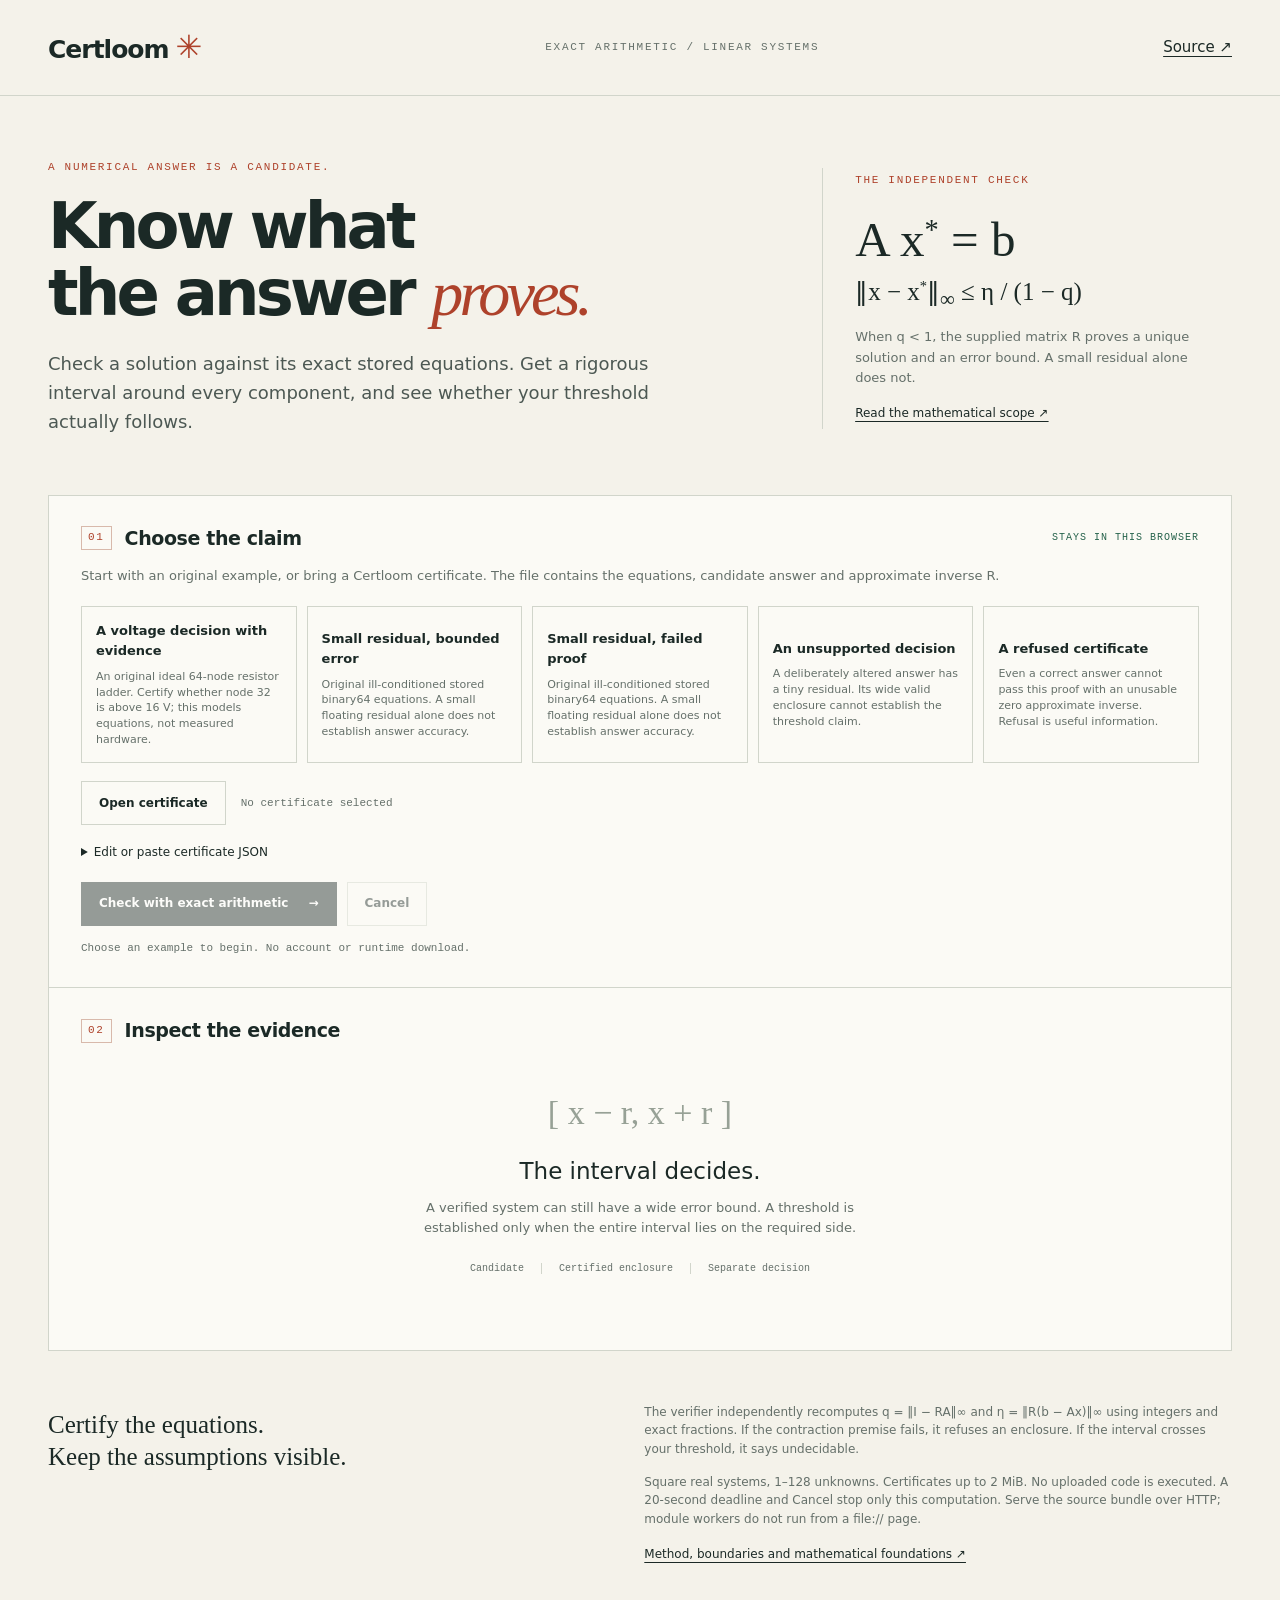
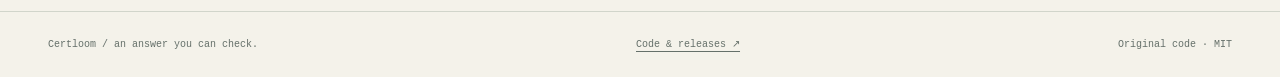
==== index.html @ b61063f5 "Publish Certloom 0.1.0 local-arithmetic lab" ====
<!doctype html>
<html lang="en">
  <head>
    <meta charset="utf-8" />
    <meta name="viewport" content="width=device-width, initial-scale=1" />
    <meta
      http-equiv="Content-Security-Policy"
      content="default-src 'self'; script-src 'self'; style-src 'self'; worker-src 'self'; connect-src 'self'; img-src 'self' data:; object-src 'none'; base-uri 'self'; form-action 'none'"
    />
    <meta
      name="description"
      content="Check a numerical answer with exact arithmetic. Inspect rigorous solution bounds and export a portable, independently runnable certificate."
    />
    <title>Certloom · Check the answer</title>
    <link rel="stylesheet" href="./style.css" />
    <script type="module" src="./app.mjs"></script>
  </head>
  <body>
    <a class="skip" href="#workbench">Skip to workbench</a>
    <header class="masthead">
      <a class="wordmark" href="./"
        >Certloom<span class="mark" aria-hidden="true">✳</span></a
      ><span class="edition">EXACT ARITHMETIC / LINEAR SYSTEMS</span
      ><a href="https://github.com/nazeeh111/Certloom">Source ↗</a>
    </header>
    <main>
      <section class="intro" aria-labelledby="title">
        <div>
          <p class="eyebrow">A numerical answer is a candidate.</p>
          <h1 id="title">Know what<br />the answer <em>proves.</em></h1>
          <p class="lede">
            Check a solution against its exact stored equations. Get a rigorous
            interval around every component, and see whether your threshold
            actually follows.
          </p>
        </div>
        <aside class="principle" aria-label="Verification principle">
          <p class="eyebrow">THE INDEPENDENT CHECK</p>
          <div class="equation">A x<span class="star">*</span> = b</div>
          <div class="equation small">
            ‖x − x<span class="star">*</span>‖<sub>∞</sub> ≤ η / (1 − q)
          </div>
          <p>
            When q &lt; 1, the supplied matrix R proves a unique solution and an
            error bound. A small residual alone does not.
          </p>
          <a href="./docs/method.html">Read the mathematical scope ↗</a>
        </aside>
      </section>
      <section
        id="workbench"
        class="workbench"
        aria-label="Certificate workbench"
      >
        <div class="input-panel">
          <div class="section-head">
            <span class="step">01</span>
            <h2>Choose the claim</h2>
            <span class="local-tag">STAYS IN THIS BROWSER</span>
          </div>
          <p class="muted">
            Start with an original example, or bring a Certloom certificate. The
            file contains the equations, candidate answer and approximate
            inverse R.
          </p>
          <div id="examples" class="examples" aria-label="Prepared examples">
            <p class="muted">Loading examples…</p>
          </div>
          <div class="input-actions">
            <label class="button secondary upload" for="certificate-file"
              >Open certificate<input
                id="certificate-file"
                type="file"
                accept=".json,application/json" /></label
            ><span id="file-name" class="filename"
              >No certificate selected</span
            >
          </div>
          <details class="source-input">
            <summary>Edit or paste certificate JSON</summary>
            <label for="certificate-text" class="sr-only"
              >Certificate JSON, maximum 2 MiB</label
            ><textarea
              id="certificate-text"
              spellcheck="false"
              placeholder='{"format":"certloom-linear-v1", …}'
            ></textarea>
            <p class="micro">
              Finite binary64 coefficients are canonical hexadecimal strings.
              Duplicate keys, extra fields and arbitrary expressions are
              refused. <a href="./docs/method.html">Format and limits</a>
            </p>
          </details>
          <div class="run-actions">
            <button id="verify" class="button primary" type="button" disabled>
              Check with exact arithmetic
              <span aria-hidden="true">→</span></button
            ><button
              id="cancel"
              class="button secondary"
              type="button"
              disabled
            >
              Cancel
            </button>
          </div>
          <p id="activity" role="status" aria-live="polite" class="activity">
            Choose an example to begin. No account or runtime download.
          </p>
          <p id="error" role="alert" class="error" hidden></p>
        </div>
        <section class="result-panel" aria-labelledby="result-title">
          <div class="section-head">
            <span class="step">02</span>
            <h2 id="result-title">Inspect the evidence</h2>
          </div>
          <div id="empty" class="empty">
            <span class="empty-symbol" aria-hidden="true"
              >[ x − r, x + r ]</span
            >
            <h3>The interval decides.</h3>
            <p>
              A verified system can still have a wide error bound. A threshold
              is established only when the entire interval lies on the required
              side.
            </p>
            <div class="legend">
              <span>Candidate</span><span>Certified enclosure</span
              ><span>Separate decision</span>
            </div>
          </div>
          <div id="result" hidden>
            <div id="verdict" class="verdict">
              <p id="status-kicker" class="eyebrow"></p>
              <h3 id="status-title"></h3>
              <p id="status-copy"></p>
            </div>
            <div class="metrics">
              <div>
                <span>Contraction bound · q</span><strong id="q"></strong
                ><progress
                  id="q-meter"
                  max="1"
                  value="0"
                  aria-label="Contraction bound relative to one"
                ></progress
                ><small>Exact value must be strictly below 1</small>
              </div>
              <div>
                <span>Transformed residual · η</span><strong id="eta"></strong
                ><small>Recomputed, not trusted</small>
              </div>
              <div>
                <span>Uniform error radius · r</span
                ><strong id="radius"></strong
                ><small>Applies to every component</small>
              </div>
            </div>
            <p class="micro">
              These decimal quantities are rounded upward. A displayed q of 1
              may conceal a smaller exact value; the exact fraction and exact
              test determine the verdict.
            </p>
            <section
              id="decision"
              class="decision"
              hidden
              aria-labelledby="decision-title"
            >
              <p class="eyebrow">YOUR THRESHOLD</p>
              <h4 id="decision-title"></h4>
              <p id="decision-copy"></p>
              <dl class="threshold-details">
                <div>
                  <dt>Required threshold</dt>
                  <dd id="threshold"></dd>
                </div>
                <div>
                  <dt>Guaranteed lower bound</dt>
                  <dd id="decision-lower"></dd>
                </div>
                <div>
                  <dt>Guaranteed upper bound</dt>
                  <dd id="decision-upper"></dd>
                </div>
              </dl>
            </section>
            <div id="vectors" hidden>
              <div class="vector-head">
                <h4>Every component, accounted for</h4>
                <span id="dimension" class="mono"></span>
              </div>
              <p class="micro">
                Decimal bounds are rounded outward at 18 places. Expand a row
                for its authoritative exact fractions. Candidate decimals are
                for orientation.
              </p>
              <div
                class="table-scroll"
                tabindex="0"
                role="region"
                aria-label="Solution component bounds"
              >
                <table>
                  <thead>
                    <tr>
                      <th scope="col">Index</th>
                      <th scope="col">Candidate x</th>
                      <th scope="col">Lower bound</th>
                      <th scope="col">Upper bound</th>
                    </tr>
                  </thead>
                  <tbody id="vector-body"></tbody>
                </table>
              </div>
            </div>
            <details class="exact-evidence">
              <summary>Inspect exact proof quantities</summary>
              <pre id="exact"></pre>
            </details>
            <div class="export-area">
              <div>
                <span class="step">03</span>
                <h4>Take the evidence with you</h4>
                <p class="micro">
                  The ZIP pairs these exact input bytes with a standalone Python
                  checker, this receipt and instructions. Standard library only;
                  no installation.
                </p>
              </div>
              <div class="export-buttons">
                <button
                  id="download-bundle"
                  type="button"
                  class="button primary"
                  disabled
                >
                  Download portable proof .zip ↓</button
                ><button
                  id="download-receipt"
                  type="button"
                  class="button secondary"
                  disabled
                >
                  Verification .json ↓
                </button>
              </div>
            </div>
            <details class="source-identity">
              <summary>Input identity and verification scope</summary>
              <dl>
                <dt>Certificate SHA-256</dt>
                <dd id="certificate-hash" class="mono"></dd>
                <dt>Meaning</dt>
                <dd>A byte identity, not proof of origin or authenticity.</dd>
                <dt>Checked claim</dt>
                <dd>
                  The exact stored binary64 linear equations, interpreted as
                  rational numbers. This does not certify measurement quality,
                  physical assumptions, an external solver or hardware.
                </dd>
              </dl>
            </details>
          </div>
        </section>
      </section>
      <section class="scope">
        <h2>Certify the equations.<br />Keep the assumptions visible.</h2>
        <div>
          <p>
            The verifier independently recomputes q = ‖I − RA‖∞ and η = ‖R(b −
            Ax)‖∞ using integers and exact fractions. If the contraction premise
            fails, it refuses an enclosure. If the interval crosses your
            threshold, it says undecidable.
          </p>
          <p>
            Square real systems, 1–128 unknowns. Certificates up to 2 MiB. No
            uploaded code is executed. A 20-second deadline and Cancel stop only
            this computation. Serve the source bundle over HTTP; module workers
            do not run from a file:// page.
          </p>
          <a href="./docs/method.html"
            >Method, boundaries and mathematical foundations ↗</a
          >
        </div>
      </section>
    </main>
    <footer>
      <span>Certloom / an answer you can check.</span
      ><a href="https://github.com/nazeeh111/Certloom">Code &amp; releases ↗</a
      ><span>Original code · MIT</span>
    </footer>
  </body>
</html>
---- style.css ----
:root {
  color-scheme: light;
  --paper: #f4f2ea;
  --ink: #1b2926;
  --muted: #65706a;
  --line: #d1d5cb;
  --red: #ae422b;
  --green: #25624b;
  --light: #fbfaf5;
  --mono: ui-monospace, SFMono-Regular, Consolas, monospace;
}
* {
  box-sizing: border-box;
}
body {
  margin: 0;
  background: var(--paper);
  color: var(--ink);
  font:
    15px/1.55 system-ui,
    -apple-system,
    BlinkMacSystemFont,
    "Segoe UI",
    sans-serif;
}
a {
  color: inherit;
  text-underline-offset: 4px;
}
button,
input,
textarea {
  font: inherit;
}
button,
a,
label {
  touch-action: manipulation;
}
button {
  cursor: pointer;
}
button:disabled {
  cursor: default;
  opacity: 0.45;
}
button:focus-visible,
a:focus-visible,
summary:focus-visible,
textarea:focus-visible,
label:focus-within,
[tabindex]:focus-visible {
  outline: 3px solid var(--red);
  outline-offset: 4px;
}
[hidden] {
  display: none !important;
}
.masthead,
main,
footer {
  max-width: 1420px;
  margin: auto;
}
.masthead {
  height: 96px;
  display: flex;
  align-items: center;
  justify-content: space-between;
  border-bottom: 1px solid var(--line);
  gap: 20px;
  padding: 0 48px;
}
.wordmark {
  font-size: 25px;
  font-weight: 750;
  letter-spacing: -1px;
  text-decoration: none;
}
.mark {
  color: var(--red);
  padding-left: 7px;
  font-size: 32px;
}
.edition,
.eyebrow,
.local-tag,
.step {
  font: 11px/1.45 var(--mono);
  letter-spacing: 1.7px;
}
.edition {
  color: var(--muted);
}
main {
  padding: 0 48px;
}
.intro {
  display: grid;
  grid-template-columns: 1.6fr 1fr;
  gap: 10%;
  padding: 64px 0 58px;
}
.eyebrow {
  color: var(--red);
  text-transform: uppercase;
  margin: 0 0 17px;
}
h1 {
  font-size: clamp(46px, 5vw, 74px);
  line-height: 1.05;
  letter-spacing: -3.8px;
  font-weight: 550;
  margin: 0 0 23px;
}
h1 em {
  font-family: Georgia, serif;
  font-weight: 400;
  color: var(--red);
}
.lede {
  font-size: 18px;
  max-width: 620px;
  line-height: 1.6;
  color: #4c5853;
  margin: 0;
}
.principle {
  align-self: center;
  border-left: 1px solid var(--line);
  padding: 5px 0 5px 32px;
}
.principle p:not(.eyebrow) {
  font-size: 13px;
  color: var(--muted);
  max-width: 360px;
}
.principle a {
  font-size: 12px;
}
.equation {
  font-family: Georgia, serif;
  font-size: 49px;
  line-height: 1.4;
}
.equation.small {
  font-size: 25px;
}
.star {
  font-size: 0.58em;
  vertical-align: super;
}
.workbench {
  border: 1px solid var(--line);
  background: var(--light);
}
.input-panel {
  padding: 28px 32px 30px;
  border-bottom: 1px solid var(--line);
}
.section-head {
  display: flex;
  align-items: center;
  gap: 13px;
}
.section-head h2 {
  font-weight: 600;
  font-size: 19px;
  letter-spacing: -0.4px;
  margin: 0;
}
.step {
  color: var(--red);
  border: 1px solid #d8b9ab;
  padding: 3px 6px;
  display: inline-block;
}
.local-tag {
  margin-left: auto;
  color: var(--green);
  font-size: 10px;
  letter-spacing: 1px;
}
.muted {
  color: var(--muted);
  font-size: 13px;
  margin: 13px 0 20px;
}
.examples {
  display: grid;
  grid-template-columns: repeat(5, minmax(0, 1fr));
  gap: 10px;
}
.example {
  background: transparent;
  text-align: left;
  border: 1px solid var(--line);
  padding: 14px;
  min-height: 110px;
  color: var(--ink);
  transition: border-color 0.15s;
}
.example:hover {
  border-color: var(--ink);
}
.example[aria-pressed="true"] {
  border-color: var(--red);
  box-shadow: inset 0 0 0 1px var(--red);
  background: #f7eee6;
}
.example strong {
  display: block;
  font-size: 13px;
  margin-bottom: 7px;
}
.example span {
  display: block;
  font-size: 11px;
  color: var(--muted);
  line-height: 1.45;
}
.input-actions {
  display: flex;
  align-items: center;
  gap: 15px;
  margin-top: 18px;
}
.button {
  display: inline-flex;
  align-items: center;
  justify-content: center;
  gap: 20px;
  min-height: 44px;
  padding: 11px 17px;
  border: 1px solid var(--ink);
  border-radius: 0;
  text-decoration: none;
  font-size: 12px;
  font-weight: 600;
  line-height: 1.4;
}
.primary {
  background: var(--ink);
  color: white;
}
.primary:hover:not(:disabled) {
  background: #344a41;
}
.secondary {
  background: transparent;
  color: var(--ink);
  border-color: var(--line);
}
.secondary:hover:not(:disabled) {
  border-color: var(--ink);
}
.upload {
  position: relative;
  overflow: hidden;
  cursor: pointer;
}
.upload input {
  position: absolute;
  inset: 0;
  opacity: 0;
  cursor: pointer;
  max-width: 100%;
}
.filename {
  font: 11px var(--mono);
  color: var(--muted);
  overflow-wrap: anywhere;
}
.source-input {
  margin-top: 18px;
}
.source-input summary,
.exact-evidence summary,
.source-identity summary {
  font-size: 12px;
  cursor: pointer;
  max-width: 100%;
}
textarea {
  display: block;
  width: 100%;
  height: 230px;
  background: #f1f1e9;
  border: 1px solid var(--line);
  padding: 12px;
  font: 11px/1.7 var(--mono);
  resize: vertical;
  margin-top: 12px;
}
.micro {
  font-size: 11px;
  line-height: 1.6;
  color: var(--muted);
  margin: 10px 0;
}
.run-actions {
  display: flex;
  gap: 10px;
  align-items: center;
  margin-top: 20px;
}
.activity {
  font: 11px/1.6 var(--mono);
  color: var(--muted);
  margin: 14px 0 0;
  overflow-wrap: anywhere;
}
.error {
  border-left: 3px solid var(--red);
  padding: 10px 14px;
  background: #f7e9e1;
  font-size: 13px;
  color: #82351f;
  overflow-wrap: anywhere;
}
.result-panel {
  padding: 28px 32px 32px;
}
.empty {
  padding: 48px 18px 44px;
  text-align: center;
  max-width: 600px;
  margin: auto;
  color: var(--muted);
}
.empty-symbol {
  font:
    34px Georgia,
    serif;
  color: #97a196;
}
.empty h3 {
  font-size: 23px;
  font-weight: 500;
  color: var(--ink);
  margin: 22px 0 8px;
}
.empty p {
  font-size: 13px;
  max-width: 440px;
  margin: auto;
}
.legend {
  display: flex;
  justify-content: center;
  gap: 17px;
  margin-top: 25px;
  font: 10px var(--mono);
}
.legend span + span {
  border-left: 1px solid var(--line);
  padding-left: 17px;
}
.verdict {
  border-left: 4px solid var(--green);
  background: #edf2e9;
  padding: 21px 25px;
  margin-top: 24px;
}
.verdict.refused {
  border-color: var(--red);
  background: #f8ece4;
}
.verdict .eyebrow {
  margin: 0 0 6px;
  color: var(--green);
}
.verdict.refused .eyebrow {
  color: var(--red);
}
.verdict h3 {
  font:
    34px/1.2 Georgia,
    serif;
  margin: 0 0 9px;
  letter-spacing: -0.5px;
}
.verdict p:last-child {
  font-size: 13px;
  max-width: 720px;
  margin: 0;
  color: #526157;
}
.metrics {
  display: grid;
  grid-template-columns: repeat(3, minmax(0, 1fr));
  border: 1px solid var(--line);
  margin: 18px 0 25px;
}
.metrics > div {
  padding: 18px 20px;
  min-width: 0;
}
.metrics > div + div {
  border-left: 1px solid var(--line);
}
.metrics span {
  font: 10px var(--mono);
  color: var(--muted);
  display: block;
}
.metrics strong {
  display: block;
  font: 15px/1.6 var(--mono);
  margin-top: 10px;
  overflow-wrap: anywhere;
}
.metrics small {
  font-size: 10px;
  color: var(--muted);
  display: block;
  margin-top: 6px;
}
progress {
  display: block;
  appearance: none;
  -webkit-appearance: none;
  height: 3px;
  width: 100%;
  margin-top: 9px;
  border: 0;
  background: var(--line);
  accent-color: var(--green);
}
progress::-webkit-progress-bar {
  background: var(--line);
}
progress::-webkit-progress-value {
  background: var(--green);
}
.decision {
  border: 1px solid var(--line);
  padding: 22px 25px;
  margin-bottom: 25px;
}
.decision h4 {
  font-size: 23px;
  font-weight: 550;
  letter-spacing: -0.4px;
  margin: 0;
}
.decision > .eyebrow {
  margin-bottom: 6px;
}
.decision > p:not(.eyebrow) {
  font-size: 13px;
  color: var(--muted);
  margin: 8px 0 18px;
}
.threshold-details {
  display: grid;
  grid-template-columns: repeat(3, minmax(0, 1fr));
  gap: 15px;
  margin: 0;
}
.threshold-details dt {
  font-size: 10px;
  color: var(--muted);
}
.threshold-details dd {
  margin: 5px 0 0;
  font: 12px/1.5 var(--mono);
  overflow-wrap: anywhere;
}
.vector-head {
  display: flex;
  align-items: baseline;
  justify-content: space-between;
  gap: 10px;
}
.vector-head h4,
.export-area h4 {
  font-size: 15px;
  font-weight: 600;
  margin: 0;
}
.mono {
  font-family: var(--mono);
  font-size: 11px;
}
.table-scroll {
  max-height: 410px;
  overflow: auto;
  border: 1px solid var(--line);
}
table {
  border-collapse: collapse;
  width: 100%;
  font: 11px/1.6 var(--mono);
  text-align: left;
}
th {
  position: sticky;
  top: 0;
  background: #e9ece2;
  color: #586359;
  font-size: 10px;
  font-weight: 400;
  padding: 10px 13px;
  border-bottom: 1px solid var(--line);
  z-index: 1;
}
td {
  padding: 9px 13px;
  border-bottom: 1px solid #e3e5db;
  vertical-align: top;
  overflow-wrap: anywhere;
}
td:first-child {
  color: var(--muted);
  width: 65px;
}
tr.exact-row td {
  padding: 0;
  border-bottom: 1px solid var(--line);
}
.component-details {
  padding: 0 13px;
}
.component-details summary {
  font: 10px/1.5 var(--mono);
  color: var(--muted);
  padding: 5px 0;
  cursor: pointer;
}
.component-details pre {
  max-height: 190px;
  overflow: auto;
  font: 10px/1.6 var(--mono);
  padding: 9px;
  background: #f0f1e8;
  white-space: pre-wrap;
  overflow-wrap: anywhere;
}
.exact-evidence {
  margin: 20px 0;
}
.exact-evidence pre {
  font: 11px/1.7 var(--mono);
  max-height: 330px;
  overflow: auto;
  background: #eff0e7;
  padding: 16px;
  white-space: pre-wrap;
  overflow-wrap: anywhere;
}
.export-area {
  border-top: 1px solid var(--line);
  padding-top: 23px;
  display: flex;
  justify-content: space-between;
  gap: 28px;
}
.export-area > div:first-child {
  max-width: 530px;
}
.export-area .step {
  float: left;
  margin-right: 12px;
}
.export-buttons {
  display: flex;
  flex-direction: column;
  gap: 8px;
  flex-shrink: 0;
}
.source-identity {
  margin-top: 22px;
}
.source-identity dl {
  font-size: 12px;
}
.source-identity dt {
  font-weight: 600;
  margin-top: 13px;
}
.source-identity dd {
  margin: 5px 0;
  color: var(--muted);
  overflow-wrap: anywhere;
}
.scope {
  display: grid;
  grid-template-columns: 1fr 1.2fr;
  gap: 9%;
  padding: 52px 0 45px;
}
.scope h2 {
  font:
    25px/1.3 Georgia,
    serif;
  font-weight: 400;
  margin: 6px 0;
}
.scope p {
  font-size: 12px;
  color: var(--muted);
  margin: 0 0 14px;
}
.scope a {
  font-size: 12px;
}
footer {
  border-top: 1px solid var(--line);
  padding: 25px 48px;
  display: flex;
  justify-content: space-between;
  gap: 16px;
  font: 10px/1.5 var(--mono);
  color: var(--muted);
}
.skip {
  position: absolute;
  left: 12px;
  top: -60px;
  background: white;
  padding: 10px;
  z-index: 10;
}
.skip:focus {
  top: 12px;
}
.sr-only {
  position: absolute;
  width: 1px;
  height: 1px;
  padding: 0;
  margin: -1px;
  overflow: hidden;
  clip: rect(0, 0, 0, 0);
  white-space: nowrap;
  border: 0;
}
@media (max-width: 1050px) {
  .examples {
    grid-template-columns: repeat(3, minmax(0, 1fr));
  }
  .intro {
    gap: 6%;
  }
  h1 {
    letter-spacing: -2.5px;
  }
  .export-area {
    display: block;
  }
  .export-buttons {
    flex-direction: row;
    flex-wrap: wrap;
    margin-top: 15px;
  }
}
@media (max-width: 700px) {
  .masthead {
    padding: 0 20px;
    height: 76px;
  }
  .edition {
    display: none;
  }
  main {
    padding: 0 20px;
  }
  .intro {
    grid-template-columns: 1fr;
    padding: 38px 0 32px;
    gap: 30px;
  }
  h1 {
    font-size: 49px;
    letter-spacing: -2.8px;
  }
  .lede {
    font-size: 15px;
  }
  .principle {
    border-left: 0;
    border-top: 1px solid var(--line);
    padding: 22px 0 0;
  }
  .principle .equation {
    display: inline-block;
    margin-right: 15px;
    font-size: 32px;
  }
  .principle .equation.small {
    font-size: 19px;
  }
  .principle p:not(.eyebrow) {
    max-width: none;
  }
  .input-panel,
  .result-panel {
    padding: 22px 18px;
  }
  .local-tag {
    font-size: 8px;
    max-width: 105px;
    text-align: right;
    letter-spacing: 0.5px;
  }
  .examples {
    grid-template-columns: repeat(2, minmax(0, 1fr));
  }
  .example {
    min-height: 104px;
    padding: 11px;
  }
  .input-actions {
    align-items: flex-start;
    flex-direction: column;
    gap: 8px;
  }
  .run-actions {
    align-items: stretch;
  }
  .run-actions .primary {
    flex: 1;
    gap: 8px;
    font-size: 11px;
  }
  .run-actions .secondary {
    padding: 10px;
  }
  .metrics {
    grid-template-columns: 1fr;
  }
  .metrics > div + div {
    border-left: 0;
    border-top: 1px solid var(--line);
  }
  .metrics > div {
    padding: 14px 17px;
  }
  .metrics strong {
    margin-top: 5px;
  }
  .verdict {
    padding: 18px;
  }
  .verdict h3 {
    font-size: 27px;
  }
  .decision {
    padding: 18px;
  }
  .threshold-details {
    grid-template-columns: 1fr;
    gap: 10px;
  }
  .vector-head {
    display: block;
  }
  .table-scroll {
    max-height: 360px;
  }
  table {
    min-width: 610px;
  }
  .scope {
    grid-template-columns: 1fr;
    gap: 18px;
    padding: 34px 0;
  }
  .scope h2 {
    font-size: 25px;
  }
  footer {
    padding: 20px;
    flex-wrap: wrap;
  }
  .legend {
    gap: 10px;
    font-size: 8px;
  }
  .legend span + span {
    padding-left: 10px;
  }
  .export-buttons .button {
    width: 100%;
  }
}
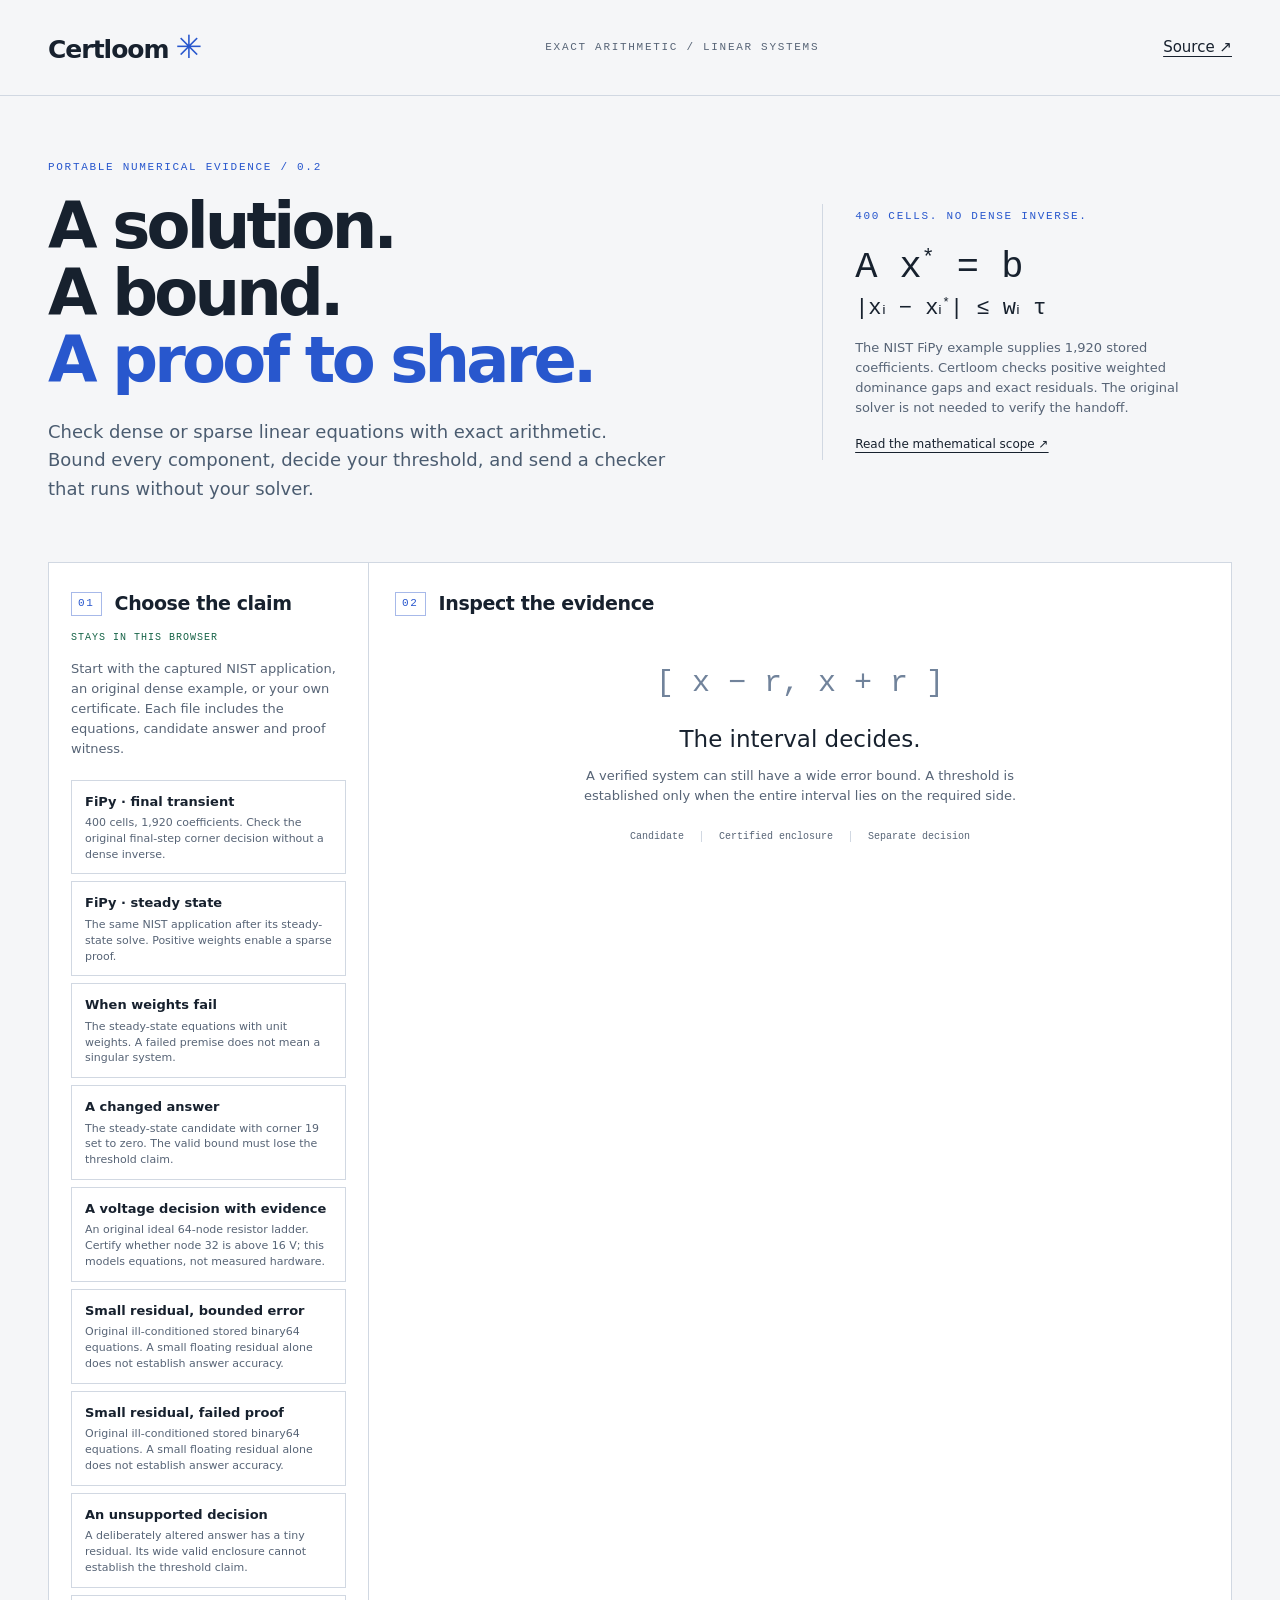
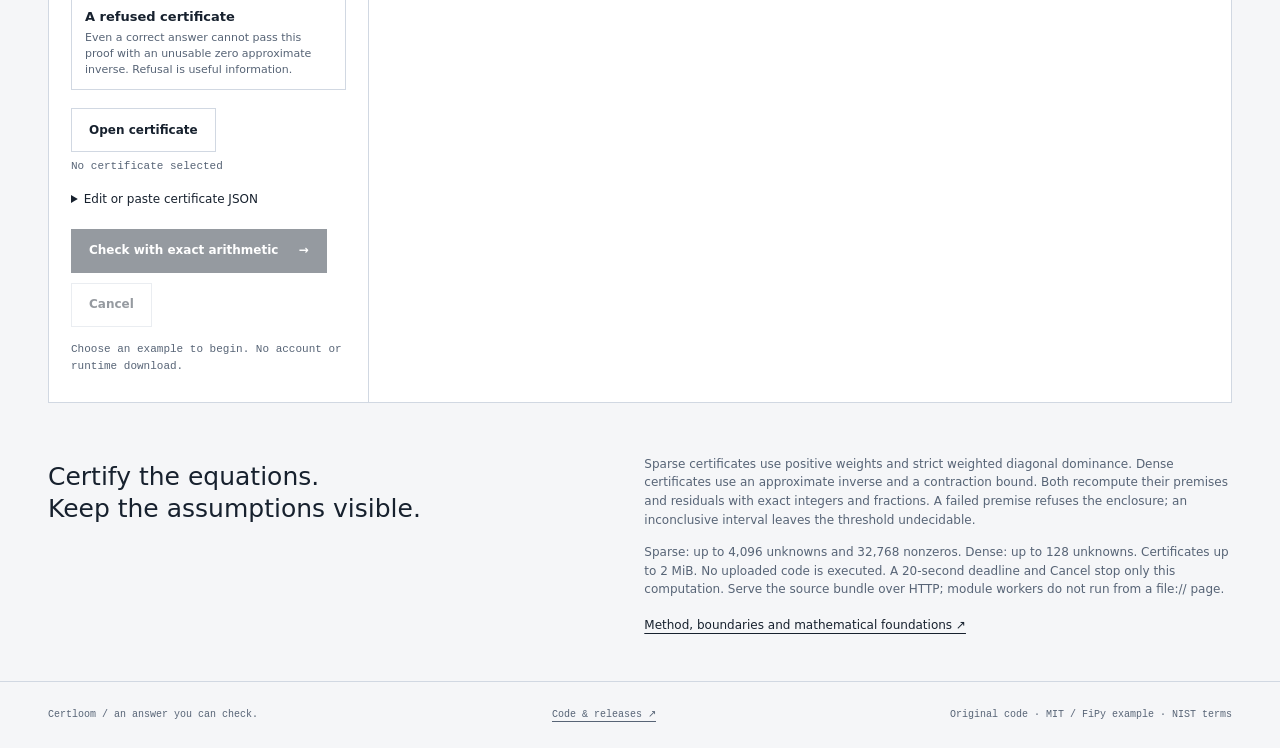
==== commit c4e3687a: "Publish the Certloom 0.2.0 sparse certificate lab" ====
--- a/index.html
+++ b/index.html
@@ -26,23 +26,20 @@
     <main>
       <section class="intro" aria-labelledby="title">
         <div>
-          <p class="eyebrow">A numerical answer is a candidate.</p>
-          <h1 id="title">Know what<br />the answer <em>proves.</em></h1>
+          <p class="eyebrow">PORTABLE NUMERICAL EVIDENCE / 0.2</p>
+          <h1 id="title">A solution.<br />A bound.<br /><span>A proof to share.</span></h1>
           <p class="lede">
-            Check a solution against its exact stored equations. Get a rigorous
-            interval around every component, and see whether your threshold
-            actually follows.
+            Check dense or sparse linear equations with exact arithmetic. Bound every component, decide your threshold, and send a checker that runs without your solver.
           </p>
         </div>
         <aside class="principle" aria-label="Verification principle">
-          <p class="eyebrow">THE INDEPENDENT CHECK</p>
+          <p class="eyebrow">400 CELLS. NO DENSE INVERSE.</p>
           <div class="equation">A x<span class="star">*</span> = b</div>
           <div class="equation small">
-            ‖x − x<span class="star">*</span>‖<sub>∞</sub> ≤ η / (1 − q)
+            |xᵢ − xᵢ<span class="star">*</span>| ≤ wᵢ τ
           </div>
           <p>
-            When q &lt; 1, the supplied matrix R proves a unique solution and an
-            error bound. A small residual alone does not.
+            The NIST FiPy example supplies 1,920 stored coefficients. Certloom checks positive weighted dominance gaps and exact residuals. The original solver is not needed to verify the handoff.
           </p>
           <a href="./docs/method.html">Read the mathematical scope ↗</a>
         </aside>
@@ -59,9 +56,7 @@
             <span class="local-tag">STAYS IN THIS BROWSER</span>
           </div>
           <p class="muted">
-            Start with an original example, or bring a Certloom certificate. The
-            file contains the equations, candidate answer and approximate
-            inverse R.
+            Start with the captured NIST application, an original dense example, or your own certificate. Each file includes the equations, candidate answer and proof witness.
           </p>
           <div id="examples" class="examples" aria-label="Prepared examples">
             <p class="muted">Loading examples…</p>
@@ -137,26 +132,26 @@
             </div>
             <div class="metrics">
               <div>
-                <span>Contraction bound · q</span><strong id="q"></strong
+                <span id="metric-one-label">Contraction bound · q</span><strong id="q"></strong
                 ><progress
                   id="q-meter"
                   max="1"
                   value="0"
                   aria-label="Contraction bound relative to one"
                 ></progress
-                ><small>Exact value must be strictly below 1</small>
-              </div>
-              <div>
-                <span>Transformed residual · η</span><strong id="eta"></strong
+                ><small id="metric-one-note">Exact value must be strictly below 1</small>
+              </div>
+              <div>
+                <span id="metric-two-label">Transformed residual · η</span><strong id="eta"></strong
                 ><small>Recomputed, not trusted</small>
               </div>
               <div>
-                <span>Uniform error radius · r</span
+                <span id="metric-three-label">Uniform error radius · r</span
                 ><strong id="radius"></strong
-                ><small>Applies to every component</small>
-              </div>
-            </div>
-            <p class="micro">
+                ><small id="metric-three-note">Applies to every component</small>
+              </div>
+            </div>
+            <p class="micro" id="metric-rounding">
               These decimal quantities are rounded upward. A displayed q of 1
               may conceal a smaller exact value; the exact fraction and exact
               test determine the verdict.
@@ -195,6 +190,14 @@
                 for its authoritative exact fractions. Candidate decimals are
                 for orientation.
               </p>
+              <div class="component-navigation" aria-label="Component pages">
+                <span id="component-page" class="mono" role="status"></span>
+                <button type="button" id="previous-components" class="button secondary">Previous 50</button>
+                <button type="button" id="next-components" class="button secondary">Next 50</button>
+                <label for="component-index">Index</label>
+                <input id="component-index" type="number" min="0" step="1" required aria-label="Component index" />
+                <button type="button" id="show-component" class="button secondary">Show</button>
+              </div>
               <div
                 class="table-scroll"
                 tabindex="0"
@@ -268,13 +271,10 @@
         <h2>Certify the equations.<br />Keep the assumptions visible.</h2>
         <div>
           <p>
-            The verifier independently recomputes q = ‖I − RA‖∞ and η = ‖R(b −
-            Ax)‖∞ using integers and exact fractions. If the contraction premise
-            fails, it refuses an enclosure. If the interval crosses your
-            threshold, it says undecidable.
+            Sparse certificates use positive weights and strict weighted diagonal dominance. Dense certificates use an approximate inverse and a contraction bound. Both recompute their premises and residuals with exact integers and fractions. A failed premise refuses the enclosure; an inconclusive interval leaves the threshold undecidable.
           </p>
           <p>
-            Square real systems, 1–128 unknowns. Certificates up to 2 MiB. No
+            Sparse: up to 4,096 unknowns and 32,768 nonzeros. Dense: up to 128 unknowns. Certificates up to 2 MiB. No
             uploaded code is executed. A 20-second deadline and Cancel stop only
             this computation. Serve the source bundle over HTTP; module workers
             do not run from a file:// page.
@@ -288,7 +288,7 @@
     <footer>
       <span>Certloom / an answer you can check.</span
       ><a href="https://github.com/nazeeh111/Certloom">Code &amp; releases ↗</a
-      ><span>Original code · MIT</span>
+      ><span>Original code · MIT / FiPy example · NIST terms</span>
     </footer>
   </body>
 </html>
--- a/style.css
+++ b/style.css
@@ -1,12 +1,12 @@
 :root {
   color-scheme: light;
-  --paper: #f4f2ea;
-  --ink: #1b2926;
-  --muted: #65706a;
-  --line: #d1d5cb;
-  --red: #ae422b;
-  --green: #25624b;
-  --light: #fbfaf5;
+  --paper: #f5f6f8;
+  --ink: #17212e;
+  --muted: #576476;
+  --line: #d1d8e2;
+  --red: #2857cd;
+  --green: #176448;
+  --light: #ffffff;
   --mono: ui-monospace, SFMono-Regular, Consolas, monospace;
 }
 * {
@@ -113,16 +113,15 @@
   font-weight: 550;
   margin: 0 0 23px;
 }
-h1 em {
-  font-family: Georgia, serif;
-  font-weight: 400;
+h1 span {
+  font-weight: 650;
   color: var(--red);
 }
 .lede {
   font-size: 18px;
   max-width: 620px;
   line-height: 1.6;
-  color: #4c5853;
+  color: #4b5c70;
   margin: 0;
 }
 .principle {
@@ -139,12 +138,12 @@
   font-size: 12px;
 }
 .equation {
-  font-family: Georgia, serif;
-  font-size: 49px;
+  font-family: var(--mono);
+  font-size: 37px;
   line-height: 1.4;
 }
 .equation.small {
-  font-size: 25px;
+  font-size: 22px;
 }
 .star {
   font-size: 0.58em;
@@ -171,7 +170,7 @@
 }
 .step {
   color: var(--red);
-  border: 1px solid #d8b9ab;
+  border: 1px solid #a7b9e9;
   padding: 3px 6px;
   display: inline-block;
 }
@@ -188,7 +187,7 @@
 }
 .examples {
   display: grid;
-  grid-template-columns: repeat(5, minmax(0, 1fr));
+  grid-template-columns: repeat(3, minmax(0, 1fr));
   gap: 10px;
 }
 .example {
@@ -206,7 +205,7 @@
 .example[aria-pressed="true"] {
   border-color: var(--red);
   box-shadow: inset 0 0 0 1px var(--red);
-  background: #f7eee6;
+  background: #edf2ff;
 }
 .example strong {
   display: block;
@@ -244,7 +243,7 @@
   color: white;
 }
 .primary:hover:not(:disabled) {
-  background: #344a41;
+  background: #244799;
 }
 .secondary {
   background: transparent;
@@ -285,7 +284,7 @@
   display: block;
   width: 100%;
   height: 230px;
-  background: #f1f1e9;
+  background: #f4f6fa;
   border: 1px solid var(--line);
   padding: 12px;
   font: 11px/1.7 var(--mono);
@@ -313,9 +312,9 @@
 .error {
   border-left: 3px solid var(--red);
   padding: 10px 14px;
-  background: #f7e9e1;
+  background: #fff0ed;
   font-size: 13px;
-  color: #82351f;
+  color: #953529;
   overflow-wrap: anywhere;
 }
 .result-panel {
@@ -330,9 +329,8 @@
 }
 .empty-symbol {
   font:
-    34px Georgia,
-    serif;
-  color: #97a196;
+    30px var(--mono);
+  color: #71839b;
 }
 .empty h3 {
   font-size: 23px;
@@ -358,13 +356,13 @@
 }
 .verdict {
   border-left: 4px solid var(--green);
-  background: #edf2e9;
+  background: #eaf6ef;
   padding: 21px 25px;
   margin-top: 24px;
 }
 .verdict.refused {
   border-color: var(--red);
-  background: #f8ece4;
+  background: #fff0ed;
 }
 .verdict .eyebrow {
   margin: 0 0 6px;
@@ -375,8 +373,7 @@
 }
 .verdict h3 {
   font:
-    34px/1.2 Georgia,
-    serif;
+    30px/1.2 system-ui, sans-serif;
   margin: 0 0 9px;
   letter-spacing: -0.5px;
 }
@@ -384,7 +381,7 @@
   font-size: 13px;
   max-width: 720px;
   margin: 0;
-  color: #526157;
+  color: #415768;
 }
 .metrics {
   display: grid;
@@ -497,8 +494,8 @@
 th {
   position: sticky;
   top: 0;
-  background: #e9ece2;
-  color: #586359;
+  background: #edf1f7;
+  color: #43556c;
   font-size: 10px;
   font-weight: 400;
   padding: 10px 13px;
@@ -507,7 +504,7 @@
 }
 td {
   padding: 9px 13px;
-  border-bottom: 1px solid #e3e5db;
+  border-bottom: 1px solid #e4e8ef;
   vertical-align: top;
   overflow-wrap: anywhere;
 }
@@ -533,7 +530,7 @@
   overflow: auto;
   font: 10px/1.6 var(--mono);
   padding: 9px;
-  background: #f0f1e8;
+  background: #f1f4fa;
   white-space: pre-wrap;
   overflow-wrap: anywhere;
 }
@@ -544,7 +541,7 @@
   font: 11px/1.7 var(--mono);
   max-height: 330px;
   overflow: auto;
-  background: #eff0e7;
+  background: #f1f4fa;
   padding: 16px;
   white-space: pre-wrap;
   overflow-wrap: anywhere;
@@ -592,8 +589,7 @@
 }
 .scope h2 {
   font:
-    25px/1.3 Georgia,
-    serif;
+    25px/1.3 system-ui, sans-serif;
   font-weight: 400;
   margin: 6px 0;
 }
@@ -785,3 +781,27 @@
     width: 100%;
   }
 }
+
+@media (min-width: 1000px) {
+  .workbench { display: grid; grid-template-columns: 320px minmax(0, 1fr); align-items: start; }
+  .input-panel { padding: 26px 22px; border-bottom: 0; border-right: 1px solid var(--line); }
+  .result-panel { padding: 26px 26px 30px; min-width: 0; }
+  .input-panel .section-head { flex-wrap: wrap; }
+  .input-panel .local-tag { margin-left: 0; flex-basis: 100%; }
+  .examples { grid-template-columns: 1fr; gap: 7px; }
+  .example { min-height: 0; padding: 11px 13px; }
+  .example strong { margin-bottom: 3px; }
+  .input-actions { flex-direction: column; align-items: flex-start; gap: 8px; }
+  .run-actions { flex-wrap: wrap; }
+  .metrics > div { padding: 16px 13px; }
+  .metrics strong { font-size: 13px; }
+  .threshold-details { grid-template-columns: 1fr; gap: 9px; }
+  .threshold-details > div { display: grid; grid-template-columns: 150px minmax(0,1fr); gap: 12px; align-items: baseline; }
+  .threshold-details dd { margin: 0; }
+  .verdict h3 { font-size: 27px; }
+}
+
+.component-navigation { display: flex; flex-wrap: wrap; align-items: center; gap: 8px; margin: 12px 0; font-size: 11px; }
+.component-navigation .button { min-height: 32px; padding: 6px 9px; font-size: 10px; }
+.component-navigation input { width: 70px; min-height: 32px; border: 1px solid var(--line); padding: 4px; }
+.component-navigation > span { flex-basis: 100%; }
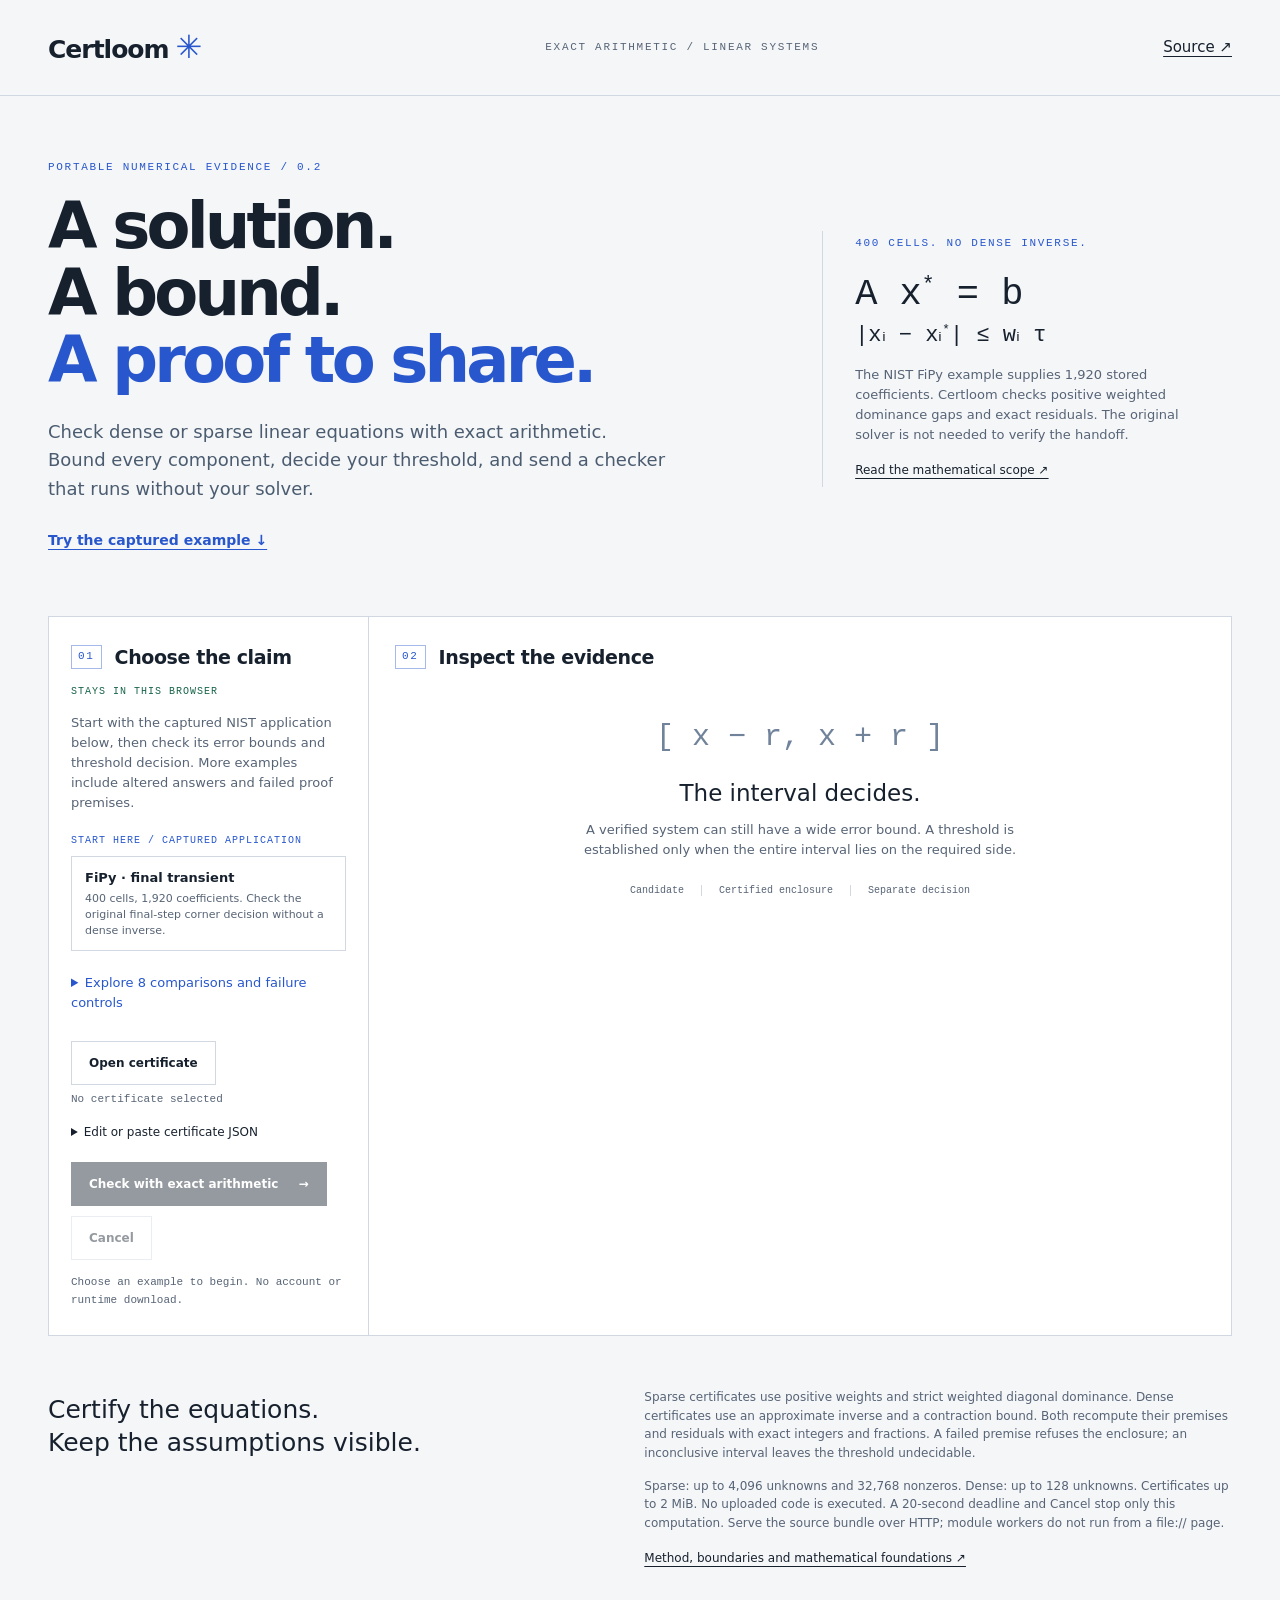
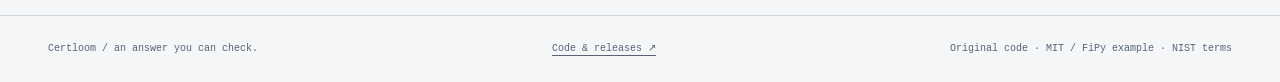
==== commit be941d88: "Publish reviewed first-use navigation from 4f5eef8" ====
--- a/index.html
+++ b/index.html
@@ -31,6 +31,7 @@
           <p class="lede">
             Check dense or sparse linear equations with exact arithmetic. Bound every component, decide your threshold, and send a checker that runs without your solver.
           </p>
+          <a class="start-link" href="#workbench">Try the captured example ↓</a>
         </div>
         <aside class="principle" aria-label="Verification principle">
           <p class="eyebrow">400 CELLS. NO DENSE INVERSE.</p>
@@ -46,6 +47,7 @@
       </section>
       <section
         id="workbench"
+        tabindex="-1"
         class="workbench"
         aria-label="Certificate workbench"
       >
@@ -56,9 +58,9 @@
             <span class="local-tag">STAYS IN THIS BROWSER</span>
           </div>
           <p class="muted">
-            Start with the captured NIST application, an original dense example, or your own certificate. Each file includes the equations, candidate answer and proof witness.
-          </p>
-          <div id="examples" class="examples" aria-label="Prepared examples">
+            Start with the captured NIST application below, then check its error bounds and threshold decision. More examples include altered answers and failed proof premises.
+          </p>
+          <div id="examples" class="example-picker" aria-label="Prepared examples">
             <p class="muted">Loading examples…</p>
           </div>
           <div class="input-actions">
@@ -102,12 +104,13 @@
           <p id="activity" role="status" aria-live="polite" class="activity">
             Choose an example to begin. No account or runtime download.
           </p>
+          <a id="inspect-result" class="result-jump" href="#result-title" hidden>Inspect the result ↓</a>
           <p id="error" role="alert" class="error" hidden></p>
         </div>
         <section class="result-panel" aria-labelledby="result-title">
           <div class="section-head">
             <span class="step">02</span>
-            <h2 id="result-title">Inspect the evidence</h2>
+            <h2 id="result-title" tabindex="-1">Inspect the evidence</h2>
           </div>
           <div id="empty" class="empty">
             <span class="empty-symbol" aria-hidden="true"
--- a/style.css
+++ b/style.css
@@ -779,6 +779,19 @@
   }
   .export-buttons .button {
     width: 100%;
+  }
+}
+
+@media (max-width: 480px) {
+  .examples {
+    grid-template-columns: 1fr;
+  }
+  .example {
+    min-height: 0;
+    padding: 12px 14px;
+  }
+  .example span {
+    font-size: 12px;
   }
 }
 
@@ -805,3 +818,15 @@
 .component-navigation .button { min-height: 32px; padding: 6px 9px; font-size: 10px; }
 .component-navigation input { width: 70px; min-height: 32px; border: 1px solid var(--line); padding: 4px; }
 .component-navigation > span { flex-basis: 100%; }
+
+/* Keep one useful starting point in reach; comparisons remain native disclosures. */
+.example-picker > .example { width: 100%; min-height: 88px; }
+.example-start { margin: 0 0 8px; font: 10px/1.5 var(--mono); letter-spacing: 1px; color: var(--red); }
+.more-examples { margin-top: 12px; }
+.more-examples > summary { padding: 10px 0; color: var(--red); cursor: pointer; font-size: 13px; }
+.more-examples .examples { margin-top: 10px; }
+.result-jump { display: inline-block; padding: 9px 0; color: var(--red); font-weight: 600; font-size: 13px; }
+#result-title { scroll-margin-top: 24px; }
+
+.start-link { display: inline-block; margin-top: 20px; padding: 6px 0; color: var(--red); font-size: 14px; font-weight: 600; }
+#workbench { scroll-margin-top: 24px; }
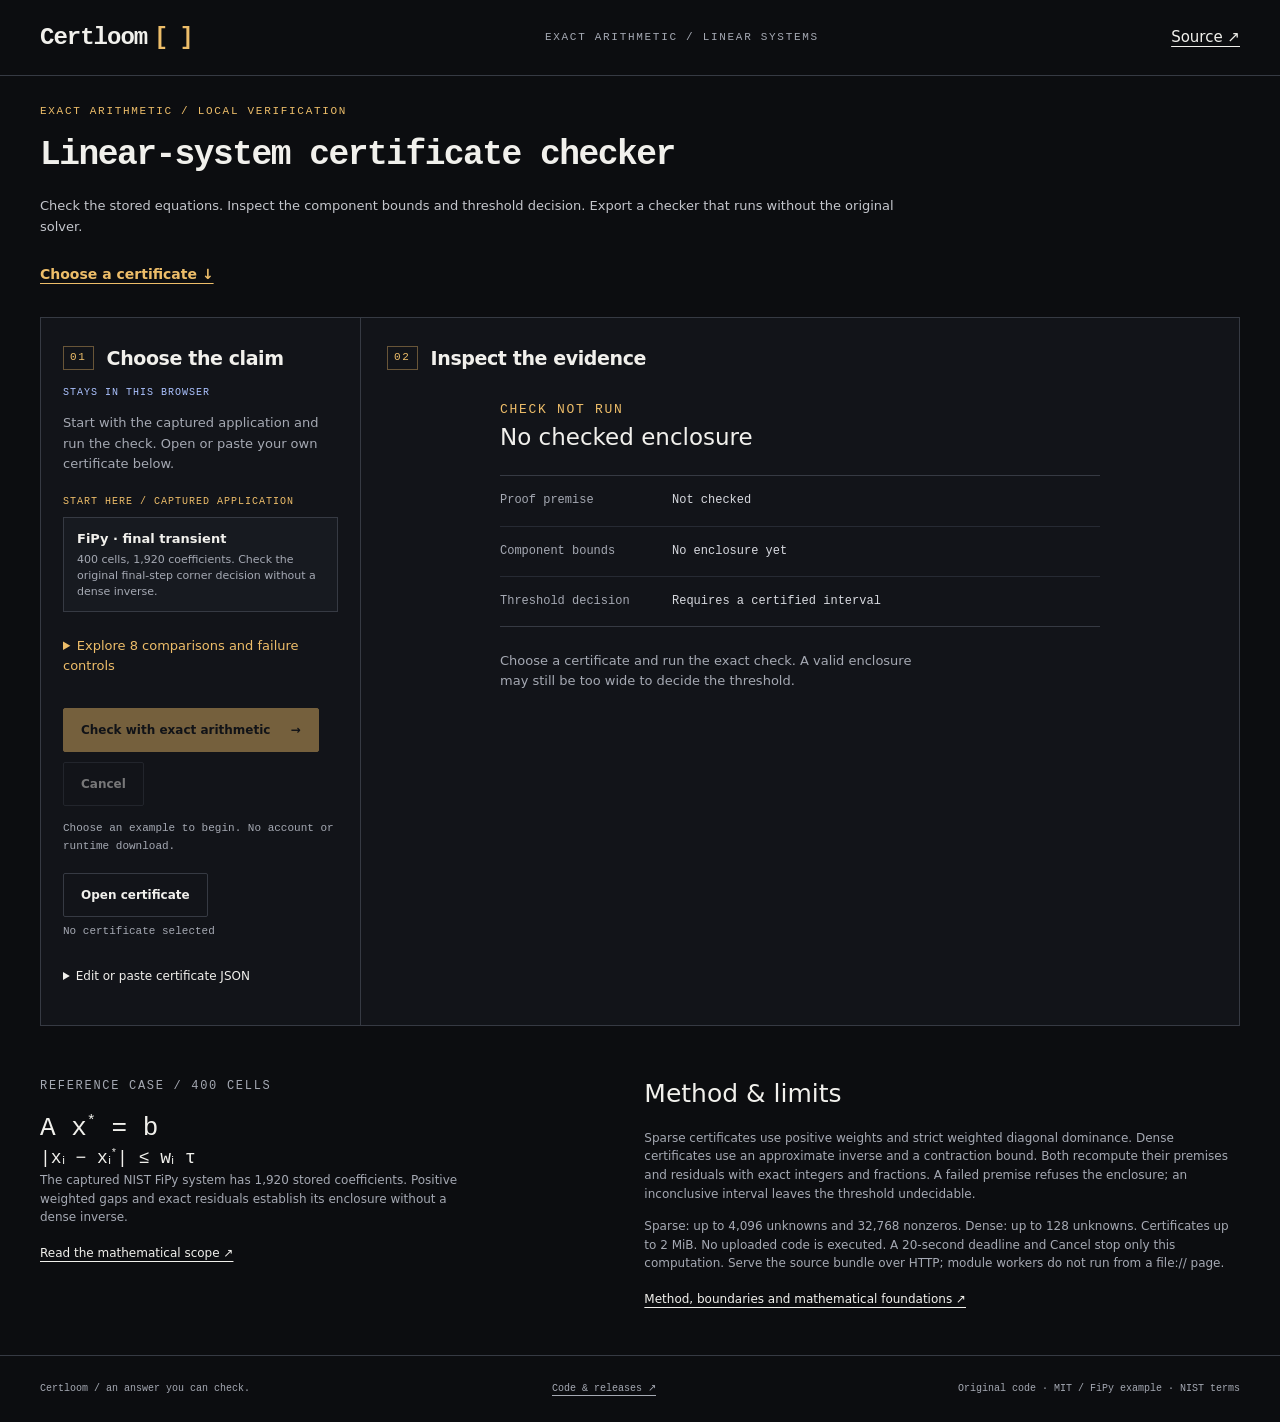
==== commit 6af7d6c1: "Publish the dark exact-checker workbench and matching manifest" ====
--- a/index.html
+++ b/index.html
@@ -19,31 +19,21 @@
     <a class="skip" href="#workbench">Skip to workbench</a>
     <header class="masthead">
       <a class="wordmark" href="./"
-        >Certloom<span class="mark" aria-hidden="true">✳</span></a
+        >Certloom<span class="mark" aria-hidden="true">[ ]</span></a
       ><span class="edition">EXACT ARITHMETIC / LINEAR SYSTEMS</span
       ><a href="https://github.com/nazeeh111/Certloom">Source ↗</a>
     </header>
     <main>
       <section class="intro" aria-labelledby="title">
         <div>
-          <p class="eyebrow">PORTABLE NUMERICAL EVIDENCE / 0.2</p>
-          <h1 id="title">A solution.<br />A bound.<br /><span>A proof to share.</span></h1>
+          <p class="eyebrow">EXACT ARITHMETIC / LOCAL VERIFICATION</p>
+          <h1 id="title">Linear-system certificate checker</h1>
           <p class="lede">
-            Check dense or sparse linear equations with exact arithmetic. Bound every component, decide your threshold, and send a checker that runs without your solver.
-          </p>
-          <a class="start-link" href="#workbench">Try the captured example ↓</a>
+            Check the stored equations. Inspect the component bounds and threshold decision. Export a checker that runs without the original solver.
+          </p>
+          <a class="start-link" href="#workbench">Choose a certificate ↓</a>
         </div>
-        <aside class="principle" aria-label="Verification principle">
-          <p class="eyebrow">400 CELLS. NO DENSE INVERSE.</p>
-          <div class="equation">A x<span class="star">*</span> = b</div>
-          <div class="equation small">
-            |xᵢ − xᵢ<span class="star">*</span>| ≤ wᵢ τ
-          </div>
-          <p>
-            The NIST FiPy example supplies 1,920 stored coefficients. Certloom checks positive weighted dominance gaps and exact residuals. The original solver is not needed to verify the handoff.
-          </p>
-          <a href="./docs/method.html">Read the mathematical scope ↗</a>
-        </aside>
+
       </section>
       <section
         id="workbench"
@@ -58,11 +48,29 @@
             <span class="local-tag">STAYS IN THIS BROWSER</span>
           </div>
           <p class="muted">
-            Start with the captured NIST application below, then check its error bounds and threshold decision. More examples include altered answers and failed proof premises.
+            Start with the captured application and run the check. Open or paste your own certificate below.
           </p>
           <div id="examples" class="example-picker" aria-label="Prepared examples">
             <p class="muted">Loading examples…</p>
           </div>
+          <div class="run-actions">
+            <button id="verify" class="button primary" type="button" disabled>
+              Check with exact arithmetic
+              <span aria-hidden="true">→</span></button
+            ><button
+              id="cancel"
+              class="button secondary"
+              type="button"
+              disabled
+            >
+              Cancel
+            </button>
+          </div>
+          <p id="activity" role="status" aria-live="polite" class="activity">
+            Choose an example to begin. No account or runtime download.
+          </p>
+          <a id="inspect-result" class="result-jump" href="#result-title" hidden>Inspect the result ↓</a>
+          <p id="error" role="alert" class="error" hidden></p>
           <div class="input-actions">
             <label class="button secondary upload" for="certificate-file"
               >Open certificate<input
@@ -88,24 +96,6 @@
               refused. <a href="./docs/method.html">Format and limits</a>
             </p>
           </details>
-          <div class="run-actions">
-            <button id="verify" class="button primary" type="button" disabled>
-              Check with exact arithmetic
-              <span aria-hidden="true">→</span></button
-            ><button
-              id="cancel"
-              class="button secondary"
-              type="button"
-              disabled
-            >
-              Cancel
-            </button>
-          </div>
-          <p id="activity" role="status" aria-live="polite" class="activity">
-            Choose an example to begin. No account or runtime download.
-          </p>
-          <a id="inspect-result" class="result-jump" href="#result-title" hidden>Inspect the result ↓</a>
-          <p id="error" role="alert" class="error" hidden></p>
         </div>
         <section class="result-panel" aria-labelledby="result-title">
           <div class="section-head">
@@ -113,19 +103,14 @@
             <h2 id="result-title" tabindex="-1">Inspect the evidence</h2>
           </div>
           <div id="empty" class="empty">
-            <span class="empty-symbol" aria-hidden="true"
-              >[ x − r, x + r ]</span
-            >
-            <h3>The interval decides.</h3>
-            <p>
-              A verified system can still have a wide error bound. A threshold
-              is established only when the entire interval lies on the required
-              side.
-            </p>
-            <div class="legend">
-              <span>Candidate</span><span>Certified enclosure</span
-              ><span>Separate decision</span>
-            </div>
+            <p class="eyebrow">CHECK NOT RUN</p>
+            <h3>No checked enclosure</h3>
+            <dl class="pending-evidence">
+              <div><dt>Proof premise</dt><dd>Not checked</dd></div>
+              <div><dt>Component bounds</dt><dd>No enclosure yet</dd></div>
+              <div><dt>Threshold decision</dt><dd>Requires a certified interval</dd></div>
+            </dl>
+            <p>Choose a certificate and run the exact check. A valid enclosure may still be too wide to decide the threshold.</p>
           </div>
           <div id="result" hidden>
             <div id="verdict" class="verdict">
@@ -233,6 +218,7 @@
                   checker, this receipt and instructions. Standard library only;
                   no installation.
                 </p>
+                <code class="checker-command">python3 -I -S checker.py certificate.json</code>
               </div>
               <div class="export-buttons">
                 <button
@@ -270,9 +256,21 @@
           </div>
         </section>
       </section>
-      <section class="scope">
-        <h2>Certify the equations.<br />Keep the assumptions visible.</h2>
+      <section class="scope" aria-label="Method and limits">
+        <aside class="principle" aria-label="Verification principle">
+          <p class="eyebrow">REFERENCE CASE / 400 CELLS</p>
+          <div class="equation">A x<span class="star">*</span> = b</div>
+          <div class="equation small">
+            |xᵢ − xᵢ<span class="star">*</span>| ≤ wᵢ τ
+          </div>
+          <p>
+            The captured NIST FiPy system has 1,920 stored coefficients. Positive weighted gaps and exact residuals establish its enclosure without a dense inverse.
+          </p>
+          <a href="./docs/method.html">Read the mathematical scope ↗</a>
+        </aside>
+
         <div>
+          <h2>Method &amp; limits</h2>
           <p>
             Sparse certificates use positive weights and strict weighted diagonal dominance. Dense certificates use an approximate inverse and a contraction bound. Both recompute their premises and residuals with exact integers and fractions. A failed premise refuses the enclosure; an inconclusive interval leaves the threshold undecidable.
           </p>
--- a/style.css
+++ b/style.css
@@ -1,12 +1,12 @@
 :root {
-  color-scheme: light;
-  --paper: #f5f6f8;
-  --ink: #17212e;
-  --muted: #576476;
-  --line: #d1d8e2;
-  --red: #2857cd;
-  --green: #176448;
-  --light: #ffffff;
+  color-scheme: dark;
+  --paper: #0c0d10;
+  --ink: #f1f0ec;
+  --muted: #a5a9b3;
+  --line: #363a43;
+  --red: #edbd69;
+  --green: #abc2ff;
+  --light: #121419;
   --mono: ui-monospace, SFMono-Regular, Consolas, monospace;
 }
 * {
@@ -44,13 +44,14 @@
   cursor: default;
   opacity: 0.45;
 }
+input:focus-visible,
 button:focus-visible,
 a:focus-visible,
 summary:focus-visible,
 textarea:focus-visible,
 label:focus-within,
 [tabindex]:focus-visible {
-  outline: 3px solid var(--red);
+  outline: 2px solid var(--red);
   outline-offset: 4px;
 }
 [hidden] {
@@ -63,16 +64,17 @@
   margin: auto;
 }
 .masthead {
-  height: 96px;
+  height: 76px;
   display: flex;
   align-items: center;
   justify-content: space-between;
   border-bottom: 1px solid var(--line);
   gap: 20px;
-  padding: 0 48px;
+  padding: 0 40px;
 }
 .wordmark {
-  font-size: 25px;
+  font-family: var(--mono);
+  font-size: 24px;
   font-weight: 750;
   letter-spacing: -1px;
   text-decoration: none;
@@ -80,7 +82,7 @@
 .mark {
   color: var(--red);
   padding-left: 7px;
-  font-size: 32px;
+  font-size: 23px;
 }
 .edition,
 .eyebrow,
@@ -93,13 +95,13 @@
   color: var(--muted);
 }
 main {
-  padding: 0 48px;
+  padding: 0 40px;
 }
 .intro {
   display: grid;
-  grid-template-columns: 1.6fr 1fr;
-  gap: 10%;
-  padding: 64px 0 58px;
+  grid-template-columns: 1fr;
+  gap: 0;
+  padding: 28px 0 25px;
 }
 .eyebrow {
   color: var(--red);
@@ -107,21 +109,22 @@
   margin: 0 0 17px;
 }
 h1 {
-  font-size: clamp(46px, 5vw, 74px);
+  font-family: var(--mono);
+  font-size: clamp(25px, 2.7vw, 37px);
   line-height: 1.05;
-  letter-spacing: -3.8px;
+  letter-spacing: -1.5px;
   font-weight: 550;
   margin: 0 0 23px;
 }
 h1 span {
-  font-weight: 650;
-  color: var(--red);
+  font-weight: 500;
+  color: var(--muted);
 }
 .lede {
-  font-size: 18px;
-  max-width: 620px;
+  font-size: 13px;
+  max-width: 880px;
   line-height: 1.6;
-  color: #4b5c70;
+  color: #c4c6cc;
   margin: 0;
 }
 .principle {
@@ -130,20 +133,20 @@
   padding: 5px 0 5px 32px;
 }
 .principle p:not(.eyebrow) {
-  font-size: 13px;
-  color: var(--muted);
-  max-width: 360px;
+  font-size: 12px;
+  color: var(--muted);
+  max-width: 440px;
 }
 .principle a {
   font-size: 12px;
 }
 .equation {
   font-family: var(--mono);
-  font-size: 37px;
+  font-size: 26px;
   line-height: 1.4;
 }
 .equation.small {
-  font-size: 22px;
+  font-size: 18px;
 }
 .star {
   font-size: 0.58em;
@@ -170,7 +173,7 @@
 }
 .step {
   color: var(--red);
-  border: 1px solid #a7b9e9;
+  border: 1px solid #685538;
   padding: 3px 6px;
   display: inline-block;
 }
@@ -191,13 +194,13 @@
   gap: 10px;
 }
 .example {
-  background: transparent;
+  background: #171a20;
   text-align: left;
   border: 1px solid var(--line);
   padding: 14px;
   min-height: 110px;
   color: var(--ink);
-  transition: border-color 0.15s;
+  transition: border-color 0.12s;
 }
 .example:hover {
   border-color: var(--ink);
@@ -205,7 +208,7 @@
 .example[aria-pressed="true"] {
   border-color: var(--red);
   box-shadow: inset 0 0 0 1px var(--red);
-  background: #edf2ff;
+  background: #252017;
 }
 .example strong {
   display: block;
@@ -231,19 +234,20 @@
   gap: 20px;
   min-height: 44px;
   padding: 11px 17px;
-  border: 1px solid var(--ink);
-  border-radius: 0;
+  border: 1px solid var(--line);
+  border-radius: 2px;
   text-decoration: none;
   font-size: 12px;
   font-weight: 600;
   line-height: 1.4;
 }
 .primary {
-  background: var(--ink);
-  color: white;
+  background: var(--red);
+  color: #111216;
+  border-color: var(--red);
 }
 .primary:hover:not(:disabled) {
-  background: #244799;
+  background: #f6d18c;
 }
 .secondary {
   background: transparent;
@@ -279,12 +283,15 @@
   font-size: 12px;
   cursor: pointer;
   max-width: 100%;
+  min-height: 44px;
+  padding: 12px 0;
 }
 textarea {
   display: block;
   width: 100%;
   height: 230px;
-  background: #f4f6fa;
+  background: #090b0e;
+  color: var(--ink);
   border: 1px solid var(--line);
   padding: 12px;
   font: 11px/1.7 var(--mono);
@@ -310,42 +317,45 @@
   overflow-wrap: anywhere;
 }
 .error {
-  border-left: 3px solid var(--red);
+  border-left: 3px solid #ff9c95;
   padding: 10px 14px;
-  background: #fff0ed;
+  background: #2a1a1e;
   font-size: 13px;
-  color: #953529;
+  color: #ffb2aa;
   overflow-wrap: anywhere;
 }
 .result-panel {
   padding: 28px 32px 32px;
 }
 .empty {
-  padding: 48px 18px 44px;
-  text-align: center;
+  padding: 28px 0 44px;
+  text-align: left;
   max-width: 600px;
   margin: auto;
   color: var(--muted);
 }
 .empty-symbol {
+  display: block;
+  border-bottom: 1px solid var(--line);
+  padding-bottom: 24px;
   font:
     30px var(--mono);
-  color: #71839b;
+  color: #edbd69;
 }
 .empty h3 {
   font-size: 23px;
   font-weight: 500;
   color: var(--ink);
-  margin: 22px 0 8px;
+  margin: 0 0 20px;
 }
 .empty p {
   font-size: 13px;
   max-width: 440px;
-  margin: auto;
+  margin: 0;
 }
 .legend {
   display: flex;
-  justify-content: center;
+  justify-content: flex-start;
   gap: 17px;
   margin-top: 25px;
   font: 10px var(--mono);
@@ -356,24 +366,23 @@
 }
 .verdict {
   border-left: 4px solid var(--green);
-  background: #eaf6ef;
+  background: #1a202e;
   padding: 21px 25px;
   margin-top: 24px;
 }
 .verdict.refused {
-  border-color: var(--red);
-  background: #fff0ed;
+  border-color: #ff9c95;
+  background: #2a1a1e;
 }
 .verdict .eyebrow {
   margin: 0 0 6px;
   color: var(--green);
 }
 .verdict.refused .eyebrow {
-  color: var(--red);
+  color: #ff9c95;
 }
 .verdict h3 {
-  font:
-    30px/1.2 system-ui, sans-serif;
+  font: 500 25px/1.3 var(--mono);
   margin: 0 0 9px;
   letter-spacing: -0.5px;
 }
@@ -381,13 +390,13 @@
   font-size: 13px;
   max-width: 720px;
   margin: 0;
-  color: #415768;
+  color: #c4c6cc;
 }
 .metrics {
   display: grid;
   grid-template-columns: repeat(3, minmax(0, 1fr));
-  border: 1px solid var(--line);
-  margin: 18px 0 25px;
+  border-block: 1px solid var(--line);
+  margin: 20px 0 14px;
 }
 .metrics > div {
   padding: 18px 20px;
@@ -402,6 +411,7 @@
   display: block;
 }
 .metrics strong {
+  font-variant-numeric: tabular-nums;
   display: block;
   font: 15px/1.6 var(--mono);
   margin-top: 10px;
@@ -431,7 +441,8 @@
   background: var(--green);
 }
 .decision {
-  border: 1px solid var(--line);
+  border: 1px solid #685538;
+  background: #211d16;
   padding: 22px 25px;
   margin-bottom: 25px;
 }
@@ -494,8 +505,8 @@
 th {
   position: sticky;
   top: 0;
-  background: #edf1f7;
-  color: #43556c;
+  background: #242832;
+  color: #c4c8d2;
   font-size: 10px;
   font-weight: 400;
   padding: 10px 13px;
@@ -504,7 +515,7 @@
 }
 td {
   padding: 9px 13px;
-  border-bottom: 1px solid #e4e8ef;
+  border-bottom: 1px solid #262a33;
   vertical-align: top;
   overflow-wrap: anywhere;
 }
@@ -530,7 +541,7 @@
   overflow: auto;
   font: 10px/1.6 var(--mono);
   padding: 9px;
-  background: #f1f4fa;
+  background: #090b0e;
   white-space: pre-wrap;
   overflow-wrap: anywhere;
 }
@@ -541,7 +552,7 @@
   font: 11px/1.7 var(--mono);
   max-height: 330px;
   overflow: auto;
-  background: #f1f4fa;
+  background: #090b0e;
   padding: 16px;
   white-space: pre-wrap;
   overflow-wrap: anywhere;
@@ -603,7 +614,7 @@
 }
 footer {
   border-top: 1px solid var(--line);
-  padding: 25px 48px;
+  padding: 25px 40px;
   display: flex;
   justify-content: space-between;
   gap: 16px;
@@ -614,7 +625,8 @@
   position: absolute;
   left: 12px;
   top: -60px;
-  background: white;
+  background: var(--red);
+  color: #111216;
   padding: 10px;
   z-index: 10;
 }
@@ -654,7 +666,7 @@
 @media (max-width: 700px) {
   .masthead {
     padding: 0 20px;
-    height: 76px;
+    height: 62px;
   }
   .edition {
     display: none;
@@ -664,15 +676,15 @@
   }
   .intro {
     grid-template-columns: 1fr;
-    padding: 38px 0 32px;
-    gap: 30px;
+    padding: 28px 0 26px;
+    gap: 22px;
   }
   h1 {
-    font-size: 49px;
-    letter-spacing: -2.8px;
+    font-size: 28px;
+    letter-spacing: -1.2px;
   }
   .lede {
-    font-size: 15px;
+    font-size: 13px;
   }
   .principle {
     border-left: 0;
@@ -682,10 +694,10 @@
   .principle .equation {
     display: inline-block;
     margin-right: 15px;
-    font-size: 32px;
+    font-size: 22px;
   }
   .principle .equation.small {
-    font-size: 19px;
+    font-size: 16px;
   }
   .principle p:not(.eyebrow) {
     max-width: none;
@@ -740,7 +752,7 @@
     padding: 18px;
   }
   .verdict h3 {
-    font-size: 27px;
+    font-size: 23px;
   }
   .decision {
     padding: 18px;
@@ -811,22 +823,34 @@
   .threshold-details { grid-template-columns: 1fr; gap: 9px; }
   .threshold-details > div { display: grid; grid-template-columns: 150px minmax(0,1fr); gap: 12px; align-items: baseline; }
   .threshold-details dd { margin: 0; }
-  .verdict h3 { font-size: 27px; }
+  .verdict h3 { font-size: 23px; }
 }
 
 .component-navigation { display: flex; flex-wrap: wrap; align-items: center; gap: 8px; margin: 12px 0; font-size: 11px; }
 .component-navigation .button { min-height: 32px; padding: 6px 9px; font-size: 10px; }
-.component-navigation input { width: 70px; min-height: 32px; border: 1px solid var(--line); padding: 4px; }
+.component-navigation input { background: #090b0e; color: var(--ink); width: 70px; min-height: 32px; border: 1px solid var(--line); padding: 4px; }
 .component-navigation > span { flex-basis: 100%; }
 
 /* Keep one useful starting point in reach; comparisons remain native disclosures. */
 .example-picker > .example { width: 100%; min-height: 88px; }
 .example-start { margin: 0 0 8px; font: 10px/1.5 var(--mono); letter-spacing: 1px; color: var(--red); }
 .more-examples { margin-top: 12px; }
-.more-examples > summary { padding: 10px 0; color: var(--red); cursor: pointer; font-size: 13px; }
+.more-examples > summary { min-height: 44px; padding: 12px 0; color: var(--red); cursor: pointer; font-size: 13px; }
 .more-examples .examples { margin-top: 10px; }
 .result-jump { display: inline-block; padding: 9px 0; color: var(--red); font-weight: 600; font-size: 13px; }
 #result-title { scroll-margin-top: 24px; }
 
 .start-link { display: inline-block; margin-top: 20px; padding: 6px 0; color: var(--red); font-size: 14px; font-weight: 600; }
 #workbench { scroll-margin-top: 24px; }
+
+.checker-command { display: block; margin-top: 12px; color: #d5d8df; font: 11px/1.6 var(--mono); overflow-wrap: anywhere; }
+@media (prefers-reduced-motion: reduce) { *, *::before, *::after { transition: none !important; animation: none !important; scroll-behavior: auto !important; } }
+
+.pending-evidence { margin: 0 0 24px; border-block: 1px solid var(--line); font: 12px/1.6 var(--mono); }
+.pending-evidence > div { display: grid; grid-template-columns: 160px 1fr; gap: 12px; padding: 15px 0; }
+.pending-evidence > div + div { border-top: 1px solid #262a33; }
+.pending-evidence dt { color: var(--muted); }
+.pending-evidence dd { margin: 0; color: #d7d9df; }
+.scope .principle { border-left: 0; padding: 0; align-self: start; }
+.scope h2 { margin: 0 0 18px; }
+@media (max-width:700px) { .component-navigation .button, .component-navigation input { min-height: 44px; } .pending-evidence > div { grid-template-columns: 1fr; gap: 4px; } .intro { padding: 25px 0; } .scope .principle { border-top: 0; } }
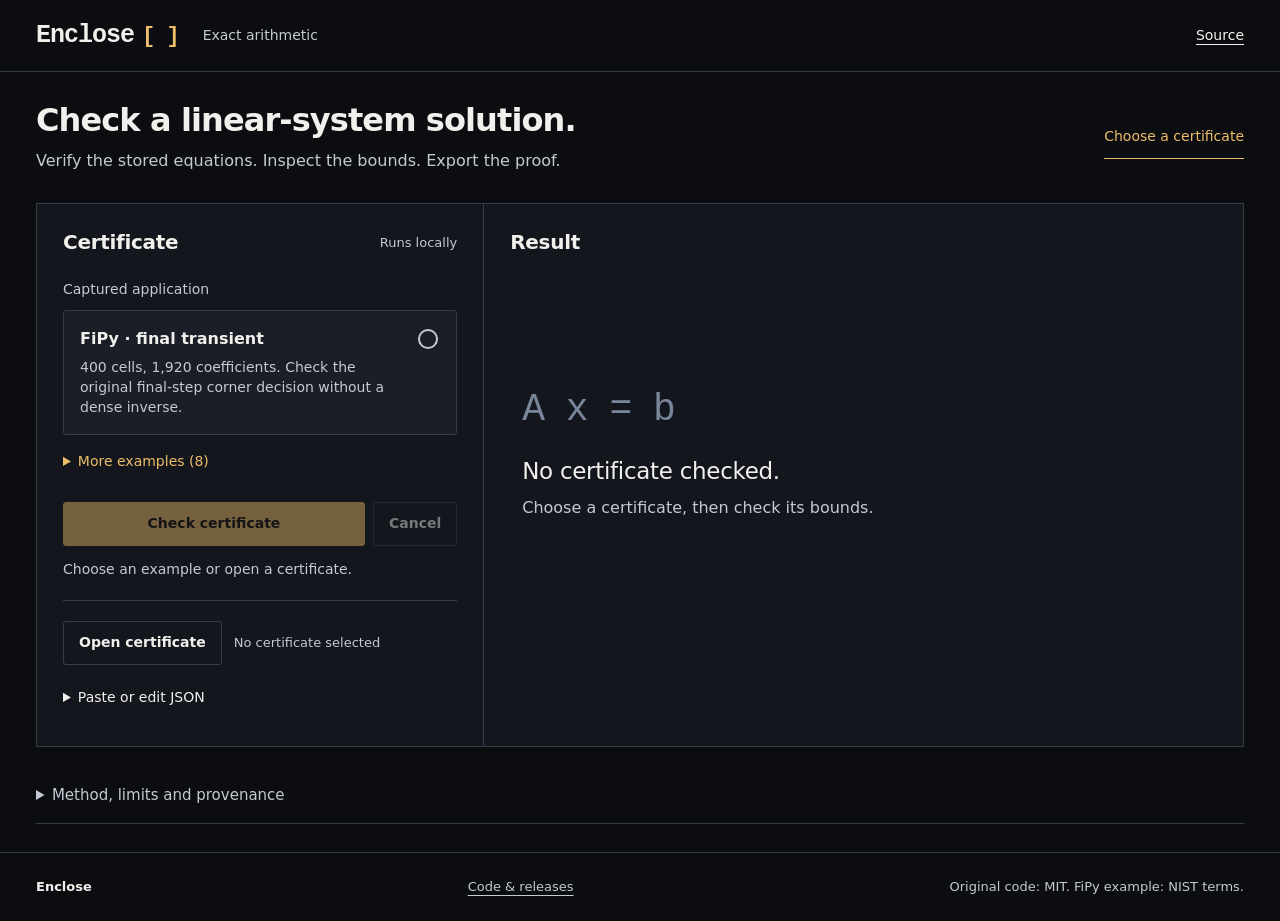
==== commit acb92041: "Clarify project presentation and preserve technical evidence" ====
--- a/index.html
+++ b/index.html
@@ -11,7 +11,7 @@
       name="description"
       content="Check a numerical answer with exact arithmetic. Inspect rigorous solution bounds and export a portable, independently runnable certificate."
     />
-    <title>Certloom · Check the answer</title>
+    <title>Enclose · Check the answer</title>
     <link rel="stylesheet" href="./style.css" />
     <script type="module" src="./app.mjs"></script>
   </head>
@@ -19,19 +19,18 @@
     <a class="skip" href="#workbench">Skip to workbench</a>
     <header class="masthead">
       <a class="wordmark" href="./"
-        >Certloom<span class="mark" aria-hidden="true">[ ]</span></a
-      ><span class="edition">EXACT ARITHMETIC / LINEAR SYSTEMS</span
-      ><a href="https://github.com/nazeeh111/Certloom">Source ↗</a>
+        >Enclose<span class="mark" aria-hidden="true">[ ]</span></a
+      ><span class="edition">Exact arithmetic</span
+      ><a href="https://github.com/nazeeh111/Certloom">Source</a>
     </header>
     <main>
       <section class="intro" aria-labelledby="title">
         <div>
-          <p class="eyebrow">EXACT ARITHMETIC / LOCAL VERIFICATION</p>
-          <h1 id="title">Linear-system certificate checker</h1>
+          <h1 id="title">Check a linear-system solution.</h1>
           <p class="lede">
-            Check the stored equations. Inspect the component bounds and threshold decision. Export a checker that runs without the original solver.
-          </p>
-          <a class="start-link" href="#workbench">Choose a certificate ↓</a>
+            Verify the stored equations. Inspect the bounds. Export the proof.
+          </p>
+          <a class="start-link" href="#workbench">Choose a certificate</a>
         </div>
 
       </section>
@@ -43,20 +42,15 @@
       >
         <div class="input-panel">
           <div class="section-head">
-            <span class="step">01</span>
-            <h2>Choose the claim</h2>
-            <span class="local-tag">STAYS IN THIS BROWSER</span>
-          </div>
-          <p class="muted">
-            Start with the captured application and run the check. Open or paste your own certificate below.
-          </p>
+            <h2>Certificate</h2>
+            <span class="local-tag">Runs locally</span>
+          </div>
           <div id="examples" class="example-picker" aria-label="Prepared examples">
             <p class="muted">Loading examples…</p>
           </div>
           <div class="run-actions">
             <button id="verify" class="button primary" type="button" disabled>
-              Check with exact arithmetic
-              <span aria-hidden="true">→</span></button
+              Check certificate</button
             ><button
               id="cancel"
               class="button secondary"
@@ -67,9 +61,9 @@
             </button>
           </div>
           <p id="activity" role="status" aria-live="polite" class="activity">
-            Choose an example to begin. No account or runtime download.
-          </p>
-          <a id="inspect-result" class="result-jump" href="#result-title" hidden>Inspect the result ↓</a>
+            Choose an example or open a certificate.
+          </p>
+          <a id="inspect-result" class="result-jump" href="#result-title" hidden>Inspect the result</a>
           <p id="error" role="alert" class="error" hidden></p>
           <div class="input-actions">
             <label class="button secondary upload" for="certificate-file"
@@ -82,7 +76,7 @@
             >
           </div>
           <details class="source-input">
-            <summary>Edit or paste certificate JSON</summary>
+            <summary>Paste or edit JSON</summary>
             <label for="certificate-text" class="sr-only"
               >Certificate JSON, maximum 2 MiB</label
             ><textarea
@@ -99,18 +93,12 @@
         </div>
         <section class="result-panel" aria-labelledby="result-title">
           <div class="section-head">
-            <span class="step">02</span>
-            <h2 id="result-title" tabindex="-1">Inspect the evidence</h2>
+            <h2 id="result-title" tabindex="-1">Result</h2>
           </div>
           <div id="empty" class="empty">
-            <p class="eyebrow">CHECK NOT RUN</p>
-            <h3>No checked enclosure</h3>
-            <dl class="pending-evidence">
-              <div><dt>Proof premise</dt><dd>Not checked</dd></div>
-              <div><dt>Component bounds</dt><dd>No enclosure yet</dd></div>
-              <div><dt>Threshold decision</dt><dd>Requires a certified interval</dd></div>
-            </dl>
-            <p>Choose a certificate and run the exact check. A valid enclosure may still be too wide to decide the threshold.</p>
+            <div class="empty-equation" aria-hidden="true">A x = b</div>
+            <h3>No certificate checked.</h3>
+            <p>Choose a certificate, then check its bounds.</p>
           </div>
           <div id="result" hidden>
             <div id="verdict" class="verdict">
@@ -150,7 +138,7 @@
               hidden
               aria-labelledby="decision-title"
             >
-              <p class="eyebrow">YOUR THRESHOLD</p>
+              <p class="eyebrow">Threshold decision</p>
               <h4 id="decision-title"></h4>
               <p id="decision-copy"></p>
               <dl class="threshold-details">
@@ -170,7 +158,7 @@
             </section>
             <div id="vectors" hidden>
               <div class="vector-head">
-                <h4>Every component, accounted for</h4>
+                <h4>Component bounds</h4>
                 <span id="dimension" class="mono"></span>
               </div>
               <p class="micro">
@@ -211,12 +199,10 @@
             </details>
             <div class="export-area">
               <div>
-                <span class="step">03</span>
-                <h4>Take the evidence with you</h4>
+                <h4>Portable proof</h4>
                 <p class="micro">
-                  The ZIP pairs these exact input bytes with a standalone Python
-                  checker, this receipt and instructions. Standard library only;
-                  no installation.
+                  Input, receipt and a standalone Python checker.
+                  Standard library only; no installation.
                 </p>
                 <code class="checker-command">python3 -I -S checker.py certificate.json</code>
               </div>
@@ -227,14 +213,14 @@
                   class="button primary"
                   disabled
                 >
-                  Download portable proof .zip ↓</button
+                  Download proof .zip</button
                 ><button
                   id="download-receipt"
                   type="button"
                   class="button secondary"
                   disabled
                 >
-                  Verification .json ↓
+                  Verification .json
                 </button>
               </div>
             </div>
@@ -257,8 +243,11 @@
         </section>
       </section>
       <section class="scope" aria-label="Method and limits">
+        <details class="scope-disclosure">
+          <summary>Method, limits and provenance</summary>
+          <div class="scope-content">
         <aside class="principle" aria-label="Verification principle">
-          <p class="eyebrow">REFERENCE CASE / 400 CELLS</p>
+          <p class="reference-label">Reference case: 400 cells</p>
           <div class="equation">A x<span class="star">*</span> = b</div>
           <div class="equation small">
             |xᵢ − xᵢ<span class="star">*</span>| ≤ wᵢ τ
@@ -266,7 +255,7 @@
           <p>
             The captured NIST FiPy system has 1,920 stored coefficients. Positive weighted gaps and exact residuals establish its enclosure without a dense inverse.
           </p>
-          <a href="./docs/method.html">Read the mathematical scope ↗</a>
+          <a href="./docs/method.html">Read the mathematical scope</a>
         </aside>
 
         <div>
@@ -281,15 +270,17 @@
             do not run from a file:// page.
           </p>
           <a href="./docs/method.html"
-            >Method, boundaries and mathematical foundations ↗</a
+            >Mathematical foundations</a
           >
         </div>
+          </div>
+        </details>
       </section>
     </main>
     <footer>
-      <span>Certloom / an answer you can check.</span
-      ><a href="https://github.com/nazeeh111/Certloom">Code &amp; releases ↗</a
-      ><span>Original code · MIT / FiPy example · NIST terms</span>
+      <span>Enclose</span
+      ><a href="https://github.com/nazeeh111/Certloom">Code &amp; releases</a
+      ><span>Original code: MIT. FiPy example: NIST terms.</span>
     </footer>
   </body>
 </html>
--- a/style.css
+++ b/style.css
@@ -1,856 +1,212 @@
+/* Enclose certificate workbench. Presentation only; verifier hooks retained. */
 :root {
   color-scheme: dark;
   --paper: #0c0d10;
+  --surface: #13161c;
+  --surface-raised: #1a1e26;
+  --surface-input: #090b0e;
   --ink: #f1f0ec;
-  --muted: #a5a9b3;
-  --line: #363a43;
-  --red: #edbd69;
-  --green: #abc2ff;
-  --light: #121419;
+  --secondary: #c4c9d3;
+  --muted: #a5aebd;
+  --line: #363d49;
+  --line-soft: #272d37;
+  --accent: #edbd69;
+  --accent-hover: #f6d18c;
+  --accent-ink: #17130d;
+  --selected: #282219;
+  --evidence: #abc2ff;
+  --evidence-surface: #1a2130;
+  --warning: #ffb2aa;
+  --warning-line: #ff9c95;
+  --warning-surface: #2a1a1e;
+  --threshold-surface: #211d16;
+  --threshold-line: #685538;
+  --decoration: #78859b;
+  --clear: transparent;
+  --sans: system-ui, -apple-system, BlinkMacSystemFont, "Segoe UI", sans-serif;
   --mono: ui-monospace, SFMono-Regular, Consolas, monospace;
-}
-* {
-  box-sizing: border-box;
-}
-body {
-  margin: 0;
-  background: var(--paper);
-  color: var(--ink);
-  font:
-    15px/1.55 system-ui,
-    -apple-system,
-    BlinkMacSystemFont,
-    "Segoe UI",
-    sans-serif;
-}
-a {
-  color: inherit;
-  text-underline-offset: 4px;
-}
-button,
-input,
-textarea {
-  font: inherit;
-}
-button,
-a,
-label {
-  touch-action: manipulation;
-}
-button {
-  cursor: pointer;
-}
-button:disabled {
-  cursor: default;
-  opacity: 0.45;
-}
-input:focus-visible,
-button:focus-visible,
-a:focus-visible,
-summary:focus-visible,
-textarea:focus-visible,
-label:focus-within,
-[tabindex]:focus-visible {
-  outline: 2px solid var(--red);
-  outline-offset: 4px;
-}
-[hidden] {
-  display: none !important;
-}
-.masthead,
-main,
-footer {
-  max-width: 1420px;
-  margin: auto;
-}
-.masthead {
-  height: 76px;
-  display: flex;
-  align-items: center;
-  justify-content: space-between;
-  border-bottom: 1px solid var(--line);
-  gap: 20px;
-  padding: 0 40px;
-}
-.wordmark {
-  font-family: var(--mono);
-  font-size: 24px;
-  font-weight: 750;
-  letter-spacing: -1px;
-  text-decoration: none;
-}
-.mark {
-  color: var(--red);
-  padding-left: 7px;
-  font-size: 23px;
-}
-.edition,
-.eyebrow,
-.local-tag,
-.step {
-  font: 11px/1.45 var(--mono);
-  letter-spacing: 1.7px;
-}
-.edition {
-  color: var(--muted);
-}
-main {
-  padding: 0 40px;
-}
-.intro {
-  display: grid;
-  grid-template-columns: 1fr;
-  gap: 0;
-  padding: 28px 0 25px;
-}
-.eyebrow {
-  color: var(--red);
-  text-transform: uppercase;
-  margin: 0 0 17px;
-}
-h1 {
-  font-family: var(--mono);
-  font-size: clamp(25px, 2.7vw, 37px);
-  line-height: 1.05;
-  letter-spacing: -1.5px;
-  font-weight: 550;
-  margin: 0 0 23px;
-}
-h1 span {
-  font-weight: 500;
-  color: var(--muted);
-}
-.lede {
-  font-size: 13px;
-  max-width: 880px;
-  line-height: 1.6;
-  color: #c4c6cc;
-  margin: 0;
-}
-.principle {
-  align-self: center;
-  border-left: 1px solid var(--line);
-  padding: 5px 0 5px 32px;
-}
-.principle p:not(.eyebrow) {
-  font-size: 12px;
-  color: var(--muted);
-  max-width: 440px;
-}
-.principle a {
-  font-size: 12px;
-}
-.equation {
-  font-family: var(--mono);
-  font-size: 26px;
-  line-height: 1.4;
-}
-.equation.small {
-  font-size: 18px;
-}
-.star {
-  font-size: 0.58em;
-  vertical-align: super;
-}
-.workbench {
-  border: 1px solid var(--line);
-  background: var(--light);
-}
-.input-panel {
-  padding: 28px 32px 30px;
-  border-bottom: 1px solid var(--line);
-}
-.section-head {
-  display: flex;
-  align-items: center;
-  gap: 13px;
-}
-.section-head h2 {
-  font-weight: 600;
-  font-size: 19px;
-  letter-spacing: -0.4px;
-  margin: 0;
-}
-.step {
-  color: var(--red);
-  border: 1px solid #685538;
-  padding: 3px 6px;
-  display: inline-block;
-}
-.local-tag {
-  margin-left: auto;
-  color: var(--green);
-  font-size: 10px;
-  letter-spacing: 1px;
-}
-.muted {
-  color: var(--muted);
-  font-size: 13px;
-  margin: 13px 0 20px;
-}
-.examples {
-  display: grid;
-  grid-template-columns: repeat(3, minmax(0, 1fr));
-  gap: 10px;
-}
-.example {
-  background: #171a20;
-  text-align: left;
-  border: 1px solid var(--line);
-  padding: 14px;
-  min-height: 110px;
-  color: var(--ink);
-  transition: border-color 0.12s;
-}
-.example:hover {
-  border-color: var(--ink);
-}
-.example[aria-pressed="true"] {
-  border-color: var(--red);
-  box-shadow: inset 0 0 0 1px var(--red);
-  background: #252017;
-}
-.example strong {
-  display: block;
-  font-size: 13px;
-  margin-bottom: 7px;
-}
-.example span {
-  display: block;
-  font-size: 11px;
-  color: var(--muted);
-  line-height: 1.45;
-}
-.input-actions {
-  display: flex;
-  align-items: center;
-  gap: 15px;
-  margin-top: 18px;
-}
-.button {
-  display: inline-flex;
-  align-items: center;
-  justify-content: center;
-  gap: 20px;
-  min-height: 44px;
-  padding: 11px 17px;
-  border: 1px solid var(--line);
-  border-radius: 2px;
-  text-decoration: none;
-  font-size: 12px;
-  font-weight: 600;
-  line-height: 1.4;
-}
-.primary {
-  background: var(--red);
-  color: #111216;
-  border-color: var(--red);
-}
-.primary:hover:not(:disabled) {
-  background: #f6d18c;
-}
-.secondary {
-  background: transparent;
-  color: var(--ink);
-  border-color: var(--line);
-}
-.secondary:hover:not(:disabled) {
-  border-color: var(--ink);
-}
-.upload {
-  position: relative;
-  overflow: hidden;
-  cursor: pointer;
-}
-.upload input {
-  position: absolute;
-  inset: 0;
-  opacity: 0;
-  cursor: pointer;
-  max-width: 100%;
-}
-.filename {
-  font: 11px var(--mono);
-  color: var(--muted);
-  overflow-wrap: anywhere;
-}
-.source-input {
-  margin-top: 18px;
-}
-.source-input summary,
-.exact-evidence summary,
-.source-identity summary {
-  font-size: 12px;
-  cursor: pointer;
-  max-width: 100%;
-  min-height: 44px;
-  padding: 12px 0;
-}
-textarea {
-  display: block;
-  width: 100%;
-  height: 230px;
-  background: #090b0e;
-  color: var(--ink);
-  border: 1px solid var(--line);
-  padding: 12px;
-  font: 11px/1.7 var(--mono);
-  resize: vertical;
-  margin-top: 12px;
-}
-.micro {
-  font-size: 11px;
-  line-height: 1.6;
-  color: var(--muted);
-  margin: 10px 0;
-}
-.run-actions {
-  display: flex;
-  gap: 10px;
-  align-items: center;
-  margin-top: 20px;
-}
-.activity {
-  font: 11px/1.6 var(--mono);
-  color: var(--muted);
-  margin: 14px 0 0;
-  overflow-wrap: anywhere;
-}
-.error {
-  border-left: 3px solid #ff9c95;
-  padding: 10px 14px;
-  background: #2a1a1e;
-  font-size: 13px;
-  color: #ffb2aa;
-  overflow-wrap: anywhere;
-}
-.result-panel {
-  padding: 28px 32px 32px;
-}
-.empty {
-  padding: 28px 0 44px;
-  text-align: left;
-  max-width: 600px;
-  margin: auto;
-  color: var(--muted);
-}
-.empty-symbol {
-  display: block;
-  border-bottom: 1px solid var(--line);
-  padding-bottom: 24px;
-  font:
-    30px var(--mono);
-  color: #edbd69;
-}
-.empty h3 {
-  font-size: 23px;
-  font-weight: 500;
-  color: var(--ink);
-  margin: 0 0 20px;
-}
-.empty p {
-  font-size: 13px;
-  max-width: 440px;
-  margin: 0;
-}
-.legend {
-  display: flex;
-  justify-content: flex-start;
-  gap: 17px;
-  margin-top: 25px;
-  font: 10px var(--mono);
-}
-.legend span + span {
-  border-left: 1px solid var(--line);
-  padding-left: 17px;
-}
-.verdict {
-  border-left: 4px solid var(--green);
-  background: #1a202e;
-  padding: 21px 25px;
-  margin-top: 24px;
-}
-.verdict.refused {
-  border-color: #ff9c95;
-  background: #2a1a1e;
-}
-.verdict .eyebrow {
-  margin: 0 0 6px;
-  color: var(--green);
-}
-.verdict.refused .eyebrow {
-  color: #ff9c95;
-}
-.verdict h3 {
-  font: 500 25px/1.3 var(--mono);
-  margin: 0 0 9px;
-  letter-spacing: -0.5px;
-}
-.verdict p:last-child {
-  font-size: 13px;
-  max-width: 720px;
-  margin: 0;
-  color: #c4c6cc;
-}
-.metrics {
-  display: grid;
-  grid-template-columns: repeat(3, minmax(0, 1fr));
-  border-block: 1px solid var(--line);
-  margin: 20px 0 14px;
-}
-.metrics > div {
-  padding: 18px 20px;
-  min-width: 0;
-}
-.metrics > div + div {
-  border-left: 1px solid var(--line);
-}
-.metrics span {
-  font: 10px var(--mono);
-  color: var(--muted);
-  display: block;
-}
-.metrics strong {
-  font-variant-numeric: tabular-nums;
-  display: block;
-  font: 15px/1.6 var(--mono);
-  margin-top: 10px;
-  overflow-wrap: anywhere;
-}
-.metrics small {
-  font-size: 10px;
-  color: var(--muted);
-  display: block;
-  margin-top: 6px;
-}
-progress {
-  display: block;
-  appearance: none;
-  -webkit-appearance: none;
-  height: 3px;
-  width: 100%;
-  margin-top: 9px;
-  border: 0;
-  background: var(--line);
-  accent-color: var(--green);
-}
-progress::-webkit-progress-bar {
-  background: var(--line);
-}
-progress::-webkit-progress-value {
-  background: var(--green);
-}
-.decision {
-  border: 1px solid #685538;
-  background: #211d16;
-  padding: 22px 25px;
-  margin-bottom: 25px;
-}
-.decision h4 {
-  font-size: 23px;
-  font-weight: 550;
-  letter-spacing: -0.4px;
-  margin: 0;
-}
-.decision > .eyebrow {
-  margin-bottom: 6px;
-}
-.decision > p:not(.eyebrow) {
-  font-size: 13px;
-  color: var(--muted);
-  margin: 8px 0 18px;
-}
-.threshold-details {
-  display: grid;
-  grid-template-columns: repeat(3, minmax(0, 1fr));
-  gap: 15px;
-  margin: 0;
-}
-.threshold-details dt {
-  font-size: 10px;
-  color: var(--muted);
-}
-.threshold-details dd {
-  margin: 5px 0 0;
-  font: 12px/1.5 var(--mono);
-  overflow-wrap: anywhere;
-}
-.vector-head {
-  display: flex;
-  align-items: baseline;
-  justify-content: space-between;
-  gap: 10px;
-}
-.vector-head h4,
-.export-area h4 {
-  font-size: 15px;
-  font-weight: 600;
-  margin: 0;
-}
-.mono {
-  font-family: var(--mono);
-  font-size: 11px;
-}
-.table-scroll {
-  max-height: 410px;
-  overflow: auto;
-  border: 1px solid var(--line);
-}
-table {
-  border-collapse: collapse;
-  width: 100%;
-  font: 11px/1.6 var(--mono);
-  text-align: left;
-}
-th {
-  position: sticky;
-  top: 0;
-  background: #242832;
-  color: #c4c8d2;
-  font-size: 10px;
-  font-weight: 400;
-  padding: 10px 13px;
-  border-bottom: 1px solid var(--line);
-  z-index: 1;
-}
-td {
-  padding: 9px 13px;
-  border-bottom: 1px solid #262a33;
-  vertical-align: top;
-  overflow-wrap: anywhere;
-}
-td:first-child {
-  color: var(--muted);
-  width: 65px;
-}
-tr.exact-row td {
-  padding: 0;
-  border-bottom: 1px solid var(--line);
-}
-.component-details {
-  padding: 0 13px;
-}
-.component-details summary {
-  font: 10px/1.5 var(--mono);
-  color: var(--muted);
-  padding: 5px 0;
-  cursor: pointer;
-}
-.component-details pre {
-  max-height: 190px;
-  overflow: auto;
-  font: 10px/1.6 var(--mono);
-  padding: 9px;
-  background: #090b0e;
-  white-space: pre-wrap;
-  overflow-wrap: anywhere;
-}
-.exact-evidence {
-  margin: 20px 0;
-}
-.exact-evidence pre {
-  font: 11px/1.7 var(--mono);
-  max-height: 330px;
-  overflow: auto;
-  background: #090b0e;
-  padding: 16px;
-  white-space: pre-wrap;
-  overflow-wrap: anywhere;
-}
-.export-area {
-  border-top: 1px solid var(--line);
-  padding-top: 23px;
-  display: flex;
-  justify-content: space-between;
-  gap: 28px;
-}
-.export-area > div:first-child {
-  max-width: 530px;
-}
-.export-area .step {
-  float: left;
-  margin-right: 12px;
-}
-.export-buttons {
-  display: flex;
-  flex-direction: column;
-  gap: 8px;
-  flex-shrink: 0;
-}
-.source-identity {
-  margin-top: 22px;
-}
-.source-identity dl {
-  font-size: 12px;
-}
-.source-identity dt {
-  font-weight: 600;
-  margin-top: 13px;
-}
-.source-identity dd {
-  margin: 5px 0;
-  color: var(--muted);
-  overflow-wrap: anywhere;
-}
-.scope {
-  display: grid;
-  grid-template-columns: 1fr 1.2fr;
-  gap: 9%;
-  padding: 52px 0 45px;
-}
-.scope h2 {
-  font:
-    25px/1.3 system-ui, sans-serif;
-  font-weight: 400;
-  margin: 6px 0;
-}
-.scope p {
-  font-size: 12px;
-  color: var(--muted);
-  margin: 0 0 14px;
-}
-.scope a {
-  font-size: 12px;
-}
-footer {
-  border-top: 1px solid var(--line);
-  padding: 25px 40px;
-  display: flex;
-  justify-content: space-between;
-  gap: 16px;
-  font: 10px/1.5 var(--mono);
-  color: var(--muted);
-}
-.skip {
-  position: absolute;
-  left: 12px;
-  top: -60px;
-  background: var(--red);
-  color: #111216;
-  padding: 10px;
-  z-index: 10;
-}
-.skip:focus {
-  top: 12px;
-}
-.sr-only {
-  position: absolute;
-  width: 1px;
-  height: 1px;
-  padding: 0;
-  margin: -1px;
-  overflow: hidden;
-  clip: rect(0, 0, 0, 0);
-  white-space: nowrap;
-  border: 0;
-}
+  --container: 1320px;
+}
+* { box-sizing: border-box; }
+html, body { overflow-x: clip; }
+body { margin: 0; background: var(--paper); color: var(--ink); font: 16px/1.5 var(--sans); }
+a { color: inherit; text-underline-offset: 4px; }
+button, input, textarea { font: inherit; }
+button, a, label { touch-action: manipulation; }
+button { cursor: pointer; }
+button:disabled { cursor: default; opacity: .45; }
+input:focus-visible, button:focus-visible, a:focus-visible, summary:focus-visible,
+textarea:focus-visible, label:focus-within, [tabindex]:focus-visible {
+  outline: 2px solid var(--accent); outline-offset: 4px;
+}
+[hidden] { display: none !important; }
+.masthead, main, footer { width: 100%; max-width: var(--container); margin-inline: auto; }
+.masthead { min-height: 72px; display: flex; align-items: center; gap: 24px; padding: 0 36px; border-bottom: 1px solid var(--line); }
+.wordmark { display: inline-flex; align-items: baseline; font: 650 25px/1.2 var(--mono); letter-spacing: -1px; text-decoration: none; }
+.mark { color: var(--accent); padding-left: 8px; font-size: 22px; }
+.edition { color: var(--secondary); font-size: 14px; }
+.masthead > a:last-child { margin-left: auto; font-size: 14px; padding-block: 12px; }
+.masthead > a:last-child:hover { color: var(--accent); }
+main { padding-inline: 36px; }
+.intro { display: flex; align-items: center; justify-content: space-between; padding: 30px 0; }
+.intro > div { display: grid; grid-template-columns: minmax(0, 1fr) auto; column-gap: 28px; align-items: center; width: 100%; }
+h1 { grid-column: 1; min-width: 0; overflow-wrap: break-word; font: 580 32px/1.18 var(--sans); letter-spacing: -.9px; margin: 0 0 9px; }
+.lede { grid-column: 1; margin: 0; color: var(--secondary); font-size: 16px; }
+.start-link { grid-column: 2; grid-row: 1/3; display: inline-flex; align-items: center; min-height: 44px; color: var(--accent); font-size: 14px; text-decoration: none; border-bottom: 1px solid var(--accent); }
+.start-link:hover { color: var(--accent-hover); }
+#workbench, #result-title { scroll-margin-top: 24px; }
+.workbench { display: grid; grid-template-columns: minmax(280px, .74fr) minmax(0, 1.26fr); border: 1px solid var(--line); background: var(--surface); }
+.input-panel { min-width: 0; padding: 26px; }
+.result-panel { min-width: 0; padding: 26px; border-left: 1px solid var(--line); }
+.section-head { display: flex; align-items: center; gap: 16px; margin-bottom: 24px; }
+.section-head h2 { margin: 0; font: 600 20px/1.25 var(--sans); letter-spacing: -.3px; }
+.local-tag { margin-left: auto; color: var(--secondary); font-size: 13px; white-space: nowrap; }
+.eyebrow { margin: 0 0 9px; color: var(--evidence); font-size: 13px; }
+.muted { color: var(--secondary); font-size: 14px; margin: 12px 0; }
+.example-start { margin: 0 0 10px; font-size: 14px; color: var(--secondary); }
+.examples { display: grid; grid-template-columns: minmax(0, 1fr); gap: 8px; }
+.example { position:relative; width: 100%; background: var(--surface-raised); text-align: left; border: 1px solid var(--line); border-radius: 3px; padding: 16px 48px 16px 16px; color: var(--ink); transition: border-color .12s, background-color .12s; }
+.example::after { content:""; position:absolute; top:18px; right:18px; width:16px; height:16px; border:2px solid var(--secondary); border-radius:50%; }
+.example[aria-pressed="true"]::after { background:var(--accent); border-color:var(--accent); }
+.example:hover { border-color: var(--ink); }
+.example[aria-pressed="true"] { border-color: var(--accent); box-shadow: inset 0 0 0 1px var(--accent); background: var(--selected); }
+.example strong { display: block; font-size: 16px; font-weight: 600; margin-bottom: 6px; }
+.example span { display: block; font-size: 14px; color: var(--secondary); line-height: 1.45; }
+.more-examples { margin-top: 4px; }
+.more-examples > summary { min-height: 44px; padding: 12px 0; cursor: pointer; font-size: 14px; color: var(--accent); }
+.more-examples .examples { margin-block: 5px 12px; }
+.run-actions { display: flex; gap: 8px; margin-top: 18px; align-items: stretch; }
+.button { display: inline-flex; min-height: 44px; align-items: center; justify-content: center; gap: 10px; padding: 10px 15px; border: 1px solid var(--line); border-radius: 3px; text-decoration: none; font: 600 14px/1.4 var(--sans); }
+.primary { color: var(--accent-ink); background: var(--accent); border-color: var(--accent); }
+.primary:hover:not(:disabled) { background: var(--accent-hover); }
+.run-actions .primary { flex: 1; }
+.secondary { color: var(--ink); background: var(--clear); }
+.secondary:hover:not(:disabled) { border-color: var(--ink); background: var(--surface-raised); }
+.activity { color: var(--secondary); font-size: 14px; margin: 13px 0 0; overflow-wrap: anywhere; }
+.result-jump { display: inline-block; padding: 10px 0; color: var(--accent); font-size: 14px; font-weight: 600; }
+.error { color: var(--warning); background: var(--warning-surface); border-left: 3px solid var(--warning-line); padding: 12px; font-size: 14px; overflow-wrap: anywhere; }
+.input-actions { display: flex; align-items: center; gap: 12px; flex-wrap: wrap; padding-top: 20px; margin-top: 20px; border-top: 1px solid var(--line); }
+.upload { position: relative; overflow: hidden; cursor: pointer; }
+.upload input { position: absolute; inset: 0; opacity: 0; cursor: pointer; max-width: 100%; }
+.filename { color: var(--secondary); font-size: 13px; overflow-wrap: anywhere; }
+.source-input { margin-top: 10px; }
+.source-input summary, .exact-evidence summary, .source-identity summary,
+.scope-disclosure > summary { cursor: pointer; min-height: 44px; padding: 12px 0; font-size: 14px; }
+textarea { display: block; width: 100%; min-height: 230px; margin-top: 12px; padding: 12px; resize: vertical; color: var(--ink); background: var(--surface-input); border: 1px solid var(--line); border-radius: 3px; font: 13px/1.6 var(--mono); }
+.micro { color: var(--secondary); font-size: 14px; line-height: 1.5; margin: 10px 0; }
+.empty { min-height: 350px; display: flex; flex-direction: column; justify-content: center; align-items: flex-start; padding: 30px 12px; }
+.empty-equation { color: var(--decoration); font: 400 38px/1.2 var(--mono); letter-spacing: -1px; margin-bottom: 24px; }
+.empty h3 { margin: 0 0 10px; font: 500 23px/1.3 var(--sans); letter-spacing: -.3px; }
+.empty p { color: var(--secondary); margin: 0; font-size: 16px; }
+.verdict { border-left: 3px solid var(--evidence); background: var(--evidence-surface); padding: 18px 20px; margin-top: 4px; }
+.verdict.refused { border-color: var(--warning-line); background: var(--warning-surface); }
+.verdict.refused .eyebrow { color: var(--warning); }
+.verdict h3 { margin: 0 0 10px; font: 550 24px/1.25 var(--sans); letter-spacing: -.4px; }
+.verdict p:last-child { font-size: 15px; margin: 0; color: var(--secondary); }
+.metrics { display: grid; grid-template-columns: repeat(3, minmax(0, 1fr)); margin: 22px 0 14px; border-block: 1px solid var(--line); }
+.metrics > div { min-width: 0; padding: 17px 14px; }
+.metrics > div:first-child { padding-left: 0; }
+.metrics > div + div { border-left: 1px solid var(--line); }
+.metrics span { display: block; font-size: 13px; color: var(--secondary); }
+.metrics strong { display: block; margin-top: 10px; font: 500 15px/1.5 var(--mono); font-variant-numeric: tabular-nums; overflow-wrap: anywhere; }
+.metrics small { display: block; color: var(--secondary); font-size: 13px; margin-top: 7px; }
+progress { display: block; appearance: none; width: 100%; height: 3px; border: 0; background: var(--line); accent-color: var(--evidence); margin-top: 10px; }
+progress::-webkit-progress-bar { background: var(--line); }
+progress::-webkit-progress-value { background: var(--evidence); }
+.decision { margin-block: 24px; padding: 20px; border: 1px solid var(--threshold-line); background: var(--threshold-surface); }
+.decision > .eyebrow { color: var(--accent); }
+.decision h4 { font: 550 23px/1.3 var(--sans); margin: 0; letter-spacing: -.3px; }
+.decision > p:not(.eyebrow) { color: var(--secondary); font-size: 15px; margin: 9px 0 18px; }
+.threshold-details { display: grid; grid-template-columns: repeat(3, minmax(0, 1fr)); gap: 15px; margin: 0; }
+.threshold-details dt { color: var(--secondary); font-size: 13px; }
+.threshold-details dd { margin: 7px 0 0; font: 13px/1.5 var(--mono); overflow-wrap: anywhere; }
+.vector-head { display: flex; justify-content: space-between; align-items: baseline; gap: 15px; margin-block: 22px 10px; }
+.vector-head h4, .export-area h4 { margin: 0; font: 600 17px/1.4 var(--sans); }
+.mono { font: 13px/1.5 var(--mono); overflow-wrap: anywhere; }
+.component-navigation { display: flex; align-items: center; flex-wrap: wrap; gap: 7px; margin: 16px 0 10px; }
+.component-navigation label { margin-left: auto; font-size: 14px; }
+.component-navigation input { min-width: 0; width: 78px; min-height: 44px; padding: 8px; color: var(--ink); background: var(--surface-input); border: 1px solid var(--line); border-radius: 3px; font: 13px var(--mono); }
+.component-navigation .button { padding-inline: 10px; font-size: 13px; }
+.table-scroll { max-height: 410px; overflow: auto; border: 1px solid var(--line); }
+table { border-collapse: collapse; width: 100%; font: 13px/1.55 var(--mono); text-align: left; }
+th { position: sticky; top: 0; background: var(--surface-raised); color: var(--secondary); font: 500 13px/1.4 var(--sans); padding: 12px; border-bottom: 1px solid var(--line); z-index: 1; }
+td { padding: 10px 12px; border-bottom: 1px solid var(--line-soft); vertical-align: top; overflow-wrap: anywhere; }
+td:first-child { color: var(--secondary); width: 60px; }
+tr.exact-row td { padding: 0; border-bottom: 1px solid var(--line); }
+.component-details { padding: 0 12px; }
+.component-details summary { padding: 8px 0; font: 13px/1.5 var(--sans); color: var(--secondary); cursor: pointer; }
+.component-details pre { max-height: 190px; overflow: auto; padding: 12px; background: var(--surface-input); font: 13px/1.6 var(--mono); white-space: pre-wrap; overflow-wrap: anywhere; }
+.exact-evidence { margin-block: 22px; }
+.exact-evidence pre { max-height: 330px; overflow: auto; padding: 16px; background: var(--surface-input); font: 13px/1.7 var(--mono); white-space: pre-wrap; overflow-wrap: anywhere; }
+.export-area { border-top: 1px solid var(--line); padding-top: 23px; display: grid; grid-template-columns: minmax(0, 1fr); gap: 18px; }
+.export-area .micro { margin-top: 6px; }
+.export-buttons { display: flex; flex-wrap: wrap; gap: 8px; }
+.checker-command { display: block; margin-top: 10px; color: var(--ink); font: 13px/1.6 var(--mono); overflow-wrap: anywhere; }
+.source-identity { margin-top: 20px; }
+.source-identity dl { font-size: 14px; }
+.source-identity dt { font-weight: 600; margin-top: 16px; }
+.source-identity dd { margin: 6px 0; color: var(--secondary); overflow-wrap: anywhere; }
+.scope { padding: 20px 0 28px; }
+.scope-disclosure { border-bottom: 1px solid var(--line); }
+.scope-disclosure > summary { padding-block: 17px; font-size: 15px; color: var(--secondary); }
+.scope-disclosure > summary:hover { color: var(--ink); }
+.scope-content { display: grid; grid-template-columns: minmax(0, .8fr) minmax(0, 1.2fr); gap: 48px; padding: 12px 0 30px; }
+.scope h2 { margin: 0 0 15px; font: 550 21px/1.3 var(--sans); }
+.scope p { color: var(--secondary); font-size: 15px; margin: 0 0 15px; }
+.scope a { font-size: 14px; }
+.principle { min-width: 0; }
+.reference-label { font-size: 14px !important; }
+.equation { font: 400 30px/1.4 var(--mono); }
+.equation.small { font-size: 22px; margin: 6px 0 18px; }
+.star { font-size: .58em; vertical-align: super; }
+footer { display: flex; align-items: center; justify-content: space-between; flex-wrap: wrap; gap: 16px; padding: 24px 36px; border-top: 1px solid var(--line); color: var(--secondary); font-size: 13px; }
+footer > span:first-child { color: var(--ink); font-weight: 600; }
+.skip { position: absolute; left: 12px; top: -70px; z-index: 10; padding: 12px 16px; color: var(--accent-ink); background: var(--accent); }
+.skip:focus { top: 12px; }
+.sr-only { position: absolute; width: 1px; height: 1px; padding: 0; margin: -1px; overflow: hidden; clip: rect(0, 0, 0, 0); white-space: nowrap; border: 0; }
 @media (max-width: 1050px) {
-  .examples {
-    grid-template-columns: repeat(3, minmax(0, 1fr));
-  }
-  .intro {
-    gap: 6%;
-  }
-  h1 {
-    letter-spacing: -2.5px;
-  }
-  .export-area {
-    display: block;
-  }
-  .export-buttons {
-    flex-direction: row;
-    flex-wrap: wrap;
-    margin-top: 15px;
-  }
-}
-@media (max-width: 700px) {
-  .masthead {
-    padding: 0 20px;
-    height: 62px;
-  }
-  .edition {
-    display: none;
-  }
-  main {
-    padding: 0 20px;
-  }
-  .intro {
-    grid-template-columns: 1fr;
-    padding: 28px 0 26px;
-    gap: 22px;
-  }
-  h1 {
-    font-size: 28px;
-    letter-spacing: -1.2px;
-  }
-  .lede {
-    font-size: 13px;
-  }
-  .principle {
-    border-left: 0;
-    border-top: 1px solid var(--line);
-    padding: 22px 0 0;
-  }
-  .principle .equation {
-    display: inline-block;
-    margin-right: 15px;
-    font-size: 22px;
-  }
-  .principle .equation.small {
-    font-size: 16px;
-  }
-  .principle p:not(.eyebrow) {
-    max-width: none;
-  }
-  .input-panel,
-  .result-panel {
-    padding: 22px 18px;
-  }
-  .local-tag {
-    font-size: 8px;
-    max-width: 105px;
-    text-align: right;
-    letter-spacing: 0.5px;
-  }
-  .examples {
-    grid-template-columns: repeat(2, minmax(0, 1fr));
-  }
-  .example {
-    min-height: 104px;
-    padding: 11px;
-  }
-  .input-actions {
-    align-items: flex-start;
-    flex-direction: column;
-    gap: 8px;
-  }
-  .run-actions {
-    align-items: stretch;
-  }
-  .run-actions .primary {
-    flex: 1;
-    gap: 8px;
-    font-size: 11px;
-  }
-  .run-actions .secondary {
-    padding: 10px;
-  }
-  .metrics {
-    grid-template-columns: 1fr;
-  }
-  .metrics > div + div {
-    border-left: 0;
-    border-top: 1px solid var(--line);
-  }
-  .metrics > div {
-    padding: 14px 17px;
-  }
-  .metrics strong {
-    margin-top: 5px;
-  }
-  .verdict {
-    padding: 18px;
-  }
-  .verdict h3 {
-    font-size: 23px;
-  }
-  .decision {
-    padding: 18px;
-  }
-  .threshold-details {
-    grid-template-columns: 1fr;
-    gap: 10px;
-  }
-  .vector-head {
-    display: block;
-  }
-  .table-scroll {
-    max-height: 360px;
-  }
-  table {
-    min-width: 610px;
-  }
-  .scope {
-    grid-template-columns: 1fr;
-    gap: 18px;
-    padding: 34px 0;
-  }
-  .scope h2 {
-    font-size: 25px;
-  }
-  footer {
-    padding: 20px;
-    flex-wrap: wrap;
-  }
-  .legend {
-    gap: 10px;
-    font-size: 8px;
-  }
-  .legend span + span {
-    padding-left: 10px;
-  }
-  .export-buttons .button {
-    width: 100%;
-  }
-}
-
-@media (max-width: 480px) {
-  .examples {
-    grid-template-columns: 1fr;
-  }
-  .example {
-    min-height: 0;
-    padding: 12px 14px;
-  }
-  .example span {
-    font-size: 12px;
-  }
-}
-
-@media (min-width: 1000px) {
-  .workbench { display: grid; grid-template-columns: 320px minmax(0, 1fr); align-items: start; }
-  .input-panel { padding: 26px 22px; border-bottom: 0; border-right: 1px solid var(--line); }
-  .result-panel { padding: 26px 26px 30px; min-width: 0; }
-  .input-panel .section-head { flex-wrap: wrap; }
-  .input-panel .local-tag { margin-left: 0; flex-basis: 100%; }
-  .examples { grid-template-columns: 1fr; gap: 7px; }
-  .example { min-height: 0; padding: 11px 13px; }
-  .example strong { margin-bottom: 3px; }
-  .input-actions { flex-direction: column; align-items: flex-start; gap: 8px; }
-  .run-actions { flex-wrap: wrap; }
-  .metrics > div { padding: 16px 13px; }
-  .metrics strong { font-size: 13px; }
-  .threshold-details { grid-template-columns: 1fr; gap: 9px; }
-  .threshold-details > div { display: grid; grid-template-columns: 150px minmax(0,1fr); gap: 12px; align-items: baseline; }
-  .threshold-details dd { margin: 0; }
-  .verdict h3 { font-size: 23px; }
-}
-
-.component-navigation { display: flex; flex-wrap: wrap; align-items: center; gap: 8px; margin: 12px 0; font-size: 11px; }
-.component-navigation .button { min-height: 32px; padding: 6px 9px; font-size: 10px; }
-.component-navigation input { background: #090b0e; color: var(--ink); width: 70px; min-height: 32px; border: 1px solid var(--line); padding: 4px; }
-.component-navigation > span { flex-basis: 100%; }
-
-/* Keep one useful starting point in reach; comparisons remain native disclosures. */
-.example-picker > .example { width: 100%; min-height: 88px; }
-.example-start { margin: 0 0 8px; font: 10px/1.5 var(--mono); letter-spacing: 1px; color: var(--red); }
-.more-examples { margin-top: 12px; }
-.more-examples > summary { min-height: 44px; padding: 12px 0; color: var(--red); cursor: pointer; font-size: 13px; }
-.more-examples .examples { margin-top: 10px; }
-.result-jump { display: inline-block; padding: 9px 0; color: var(--red); font-weight: 600; font-size: 13px; }
-#result-title { scroll-margin-top: 24px; }
-
-.start-link { display: inline-block; margin-top: 20px; padding: 6px 0; color: var(--red); font-size: 14px; font-weight: 600; }
-#workbench { scroll-margin-top: 24px; }
-
-.checker-command { display: block; margin-top: 12px; color: #d5d8df; font: 11px/1.6 var(--mono); overflow-wrap: anywhere; }
-@media (prefers-reduced-motion: reduce) { *, *::before, *::after { transition: none !important; animation: none !important; scroll-behavior: auto !important; } }
-
-.pending-evidence { margin: 0 0 24px; border-block: 1px solid var(--line); font: 12px/1.6 var(--mono); }
-.pending-evidence > div { display: grid; grid-template-columns: 160px 1fr; gap: 12px; padding: 15px 0; }
-.pending-evidence > div + div { border-top: 1px solid #262a33; }
-.pending-evidence dt { color: var(--muted); }
-.pending-evidence dd { margin: 0; color: #d7d9df; }
-.scope .principle { border-left: 0; padding: 0; align-self: start; }
-.scope h2 { margin: 0 0 18px; }
-@media (max-width:700px) { .component-navigation .button, .component-navigation input { min-height: 44px; } .pending-evidence > div { grid-template-columns: 1fr; gap: 4px; } .intro { padding: 25px 0; } .scope .principle { border-top: 0; } }
+  .masthead, footer { padding-inline: 24px; }
+  main { padding-inline: 24px; }
+  .workbench { grid-template-columns: minmax(275px, .85fr) minmax(0, 1.15fr); }
+  .input-panel, .result-panel { padding: 22px; }
+  .intro > div { display: block; }
+  .start-link { margin-top: 14px; min-height: 36px; }
+  .metrics { grid-template-columns: minmax(0, 1fr); }
+  .metrics > div, .metrics > div:first-child { padding: 13px 0; }
+  .metrics > div + div { border-left: 0; border-top: 1px solid var(--line); }
+  .metrics strong { margin-top: 5px; }
+  .threshold-details { grid-template-columns: minmax(0, 1fr); gap: 12px; }
+}
+@media (max-width: 760px) {
+  .masthead { min-height: 64px; gap: 14px; padding-inline: 20px; }
+  .edition { display: none; }
+  main { padding-inline: 20px; }
+  .intro { padding: 26px 0 24px; }
+  h1 { font-size: 29px; letter-spacing: -.7px; }
+  .lede { font-size: 16px; max-width: 36ch; }
+  .workbench { display: block; }
+  .input-panel, .result-panel { padding: 22px 20px; }
+  .result-panel { border-left: 0; border-top: 1px solid var(--line); }
+  .section-head { margin-bottom: 20px; }
+  .empty { min-height: 235px; padding: 20px 0 30px; }
+  .empty-equation { font-size: 32px; margin-bottom: 20px; }
+  .empty h3 { font-size: 22px; }
+  .input-actions { gap: 9px; }
+  .vector-head { display: block; }
+  .vector-head .mono { display: block; margin-top: 7px; }
+  .component-navigation label { margin-left: 0; }
+  table { min-width: 590px; }
+  .scope-content { grid-template-columns: minmax(0, 1fr); gap: 26px; }
+  footer { align-items: flex-start; flex-direction: column; padding: 22px 20px; gap: 10px; }
+}
+@media (max-width: 380px) {
+  main { padding-inline: 14px; }
+  .masthead, footer { padding-inline: 14px; }
+  h1 { font-size: 27px; }
+  .input-panel, .result-panel { padding-inline: 16px; }
+  .local-tag { font-size: 12px; }
+  .button { padding-inline: 12px; }
+}
+@media (prefers-reduced-motion: reduce) {
+  *, *::before, *::after { transition: none !important; animation: none !important; scroll-behavior: auto !important; }
+}
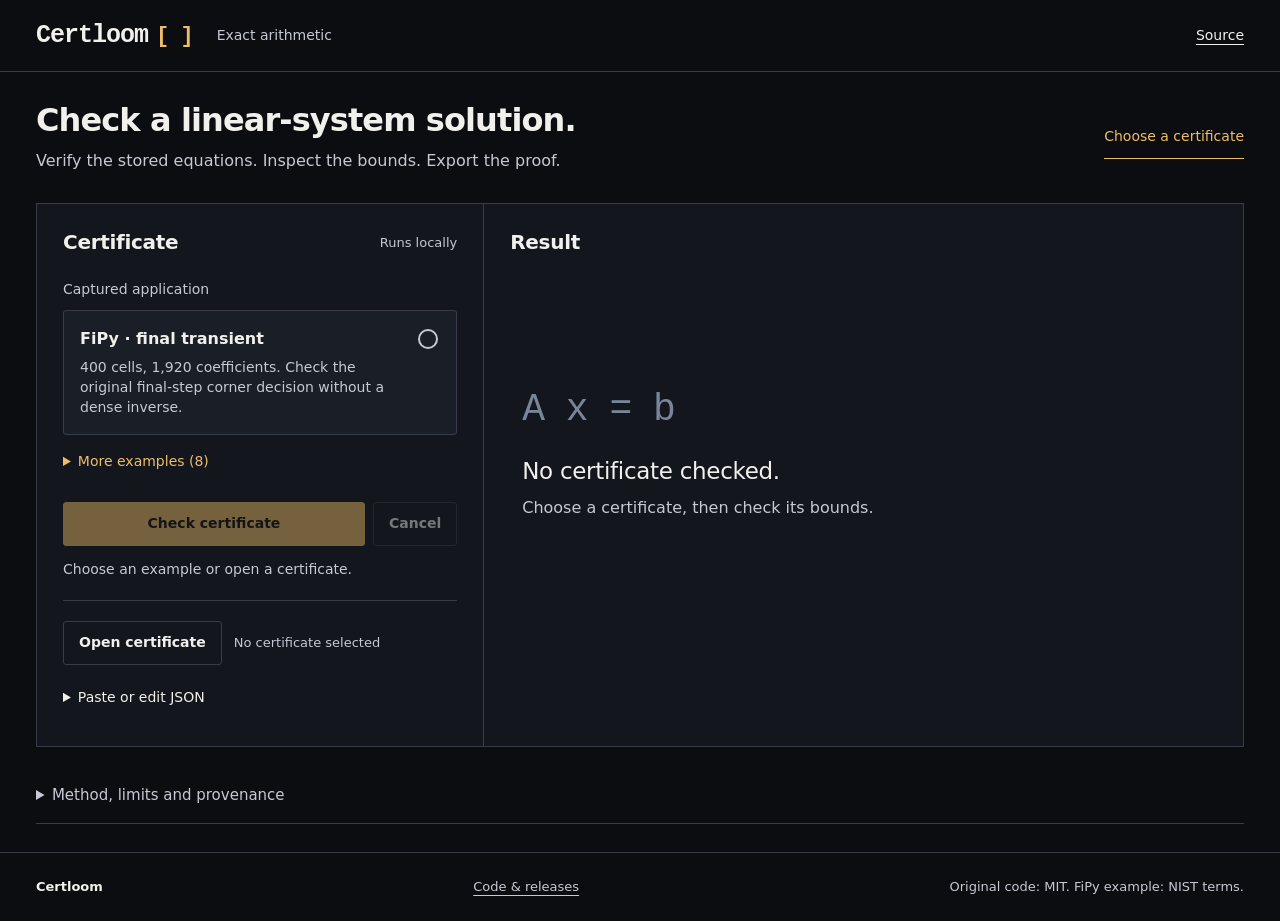
==== commit 0d03b317: "Publish the checked Certloom certificate workbench" ====
--- a/index.html
+++ b/index.html
@@ -11,7 +11,7 @@
       name="description"
       content="Check a numerical answer with exact arithmetic. Inspect rigorous solution bounds and export a portable, independently runnable certificate."
     />
-    <title>Enclose · Check the answer</title>
+    <title>Certloom · Check the answer</title>
     <link rel="stylesheet" href="./style.css" />
     <script type="module" src="./app.mjs"></script>
   </head>
@@ -19,7 +19,7 @@
     <a class="skip" href="#workbench">Skip to workbench</a>
     <header class="masthead">
       <a class="wordmark" href="./"
-        >Enclose<span class="mark" aria-hidden="true">[ ]</span></a
+        >Certloom<span class="mark" aria-hidden="true">[ ]</span></a
       ><span class="edition">Exact arithmetic</span
       ><a href="https://github.com/nazeeh111/Certloom">Source</a>
     </header>
@@ -45,7 +45,7 @@
             <h2>Certificate</h2>
             <span class="local-tag">Runs locally</span>
           </div>
-          <div id="examples" class="example-picker" aria-label="Prepared examples">
+          <div id="examples" class="example-picker" role="group" aria-label="Prepared examples">
             <p class="muted">Loading examples…</p>
           </div>
           <div class="run-actions">
@@ -166,7 +166,7 @@
                 for its authoritative exact fractions. Candidate decimals are
                 for orientation.
               </p>
-              <div class="component-navigation" aria-label="Component pages">
+              <div class="component-navigation" role="group" aria-label="Component pages">
                 <span id="component-page" class="mono" role="status"></span>
                 <button type="button" id="previous-components" class="button secondary">Previous 50</button>
                 <button type="button" id="next-components" class="button secondary">Next 50</button>
@@ -201,10 +201,10 @@
               <div>
                 <h4>Portable proof</h4>
                 <p class="micro">
-                  Input, receipt and a standalone Python checker.
-                  Standard library only; no installation.
+                  Input, receipt, checksums and a standalone Python checker. For an untrusted ZIP, verify with a separately installed Certloom.
                 </p>
-                <code class="checker-command">python3 -I -S checker.py certificate.json</code>
+                <code class="checker-command">certloom verify-bundle certloom-proof.zip</code>
+                <p class="micro">Checksums check consistency, not authorship. The check covers stored equations, not physical-model accuracy.</p>
               </div>
               <div class="export-buttons">
                 <button
@@ -278,7 +278,7 @@
       </section>
     </main>
     <footer>
-      <span>Enclose</span
+      <span>Certloom</span
       ><a href="https://github.com/nazeeh111/Certloom">Code &amp; releases</a
       ><span>Original code: MIT. FiPy example: NIST terms.</span>
     </footer>
--- a/style.css
+++ b/style.css
@@ -128,10 +128,11 @@
 .component-navigation input { min-width: 0; width: 78px; min-height: 44px; padding: 8px; color: var(--ink); background: var(--surface-input); border: 1px solid var(--line); border-radius: 3px; font: 13px var(--mono); }
 .component-navigation .button { padding-inline: 10px; font-size: 13px; }
 .table-scroll { max-height: 410px; overflow: auto; border: 1px solid var(--line); }
-table { border-collapse: collapse; width: 100%; font: 13px/1.55 var(--mono); text-align: left; }
+table { border-collapse: collapse; width: 100%; min-width: 680px; font: 13px/1.55 var(--mono); text-align: left; }
 th { position: sticky; top: 0; background: var(--surface-raised); color: var(--secondary); font: 500 13px/1.4 var(--sans); padding: 12px; border-bottom: 1px solid var(--line); z-index: 1; }
 td { padding: 10px 12px; border-bottom: 1px solid var(--line-soft); vertical-align: top; overflow-wrap: anywhere; }
 td:first-child { color: var(--secondary); width: 60px; }
+tbody tr:not(.exact-row) td { white-space: nowrap; }
 tr.exact-row td { padding: 0; border-bottom: 1px solid var(--line); }
 .component-details { padding: 0 12px; }
 .component-details summary { padding: 8px 0; font: 13px/1.5 var(--sans); color: var(--secondary); cursor: pointer; }
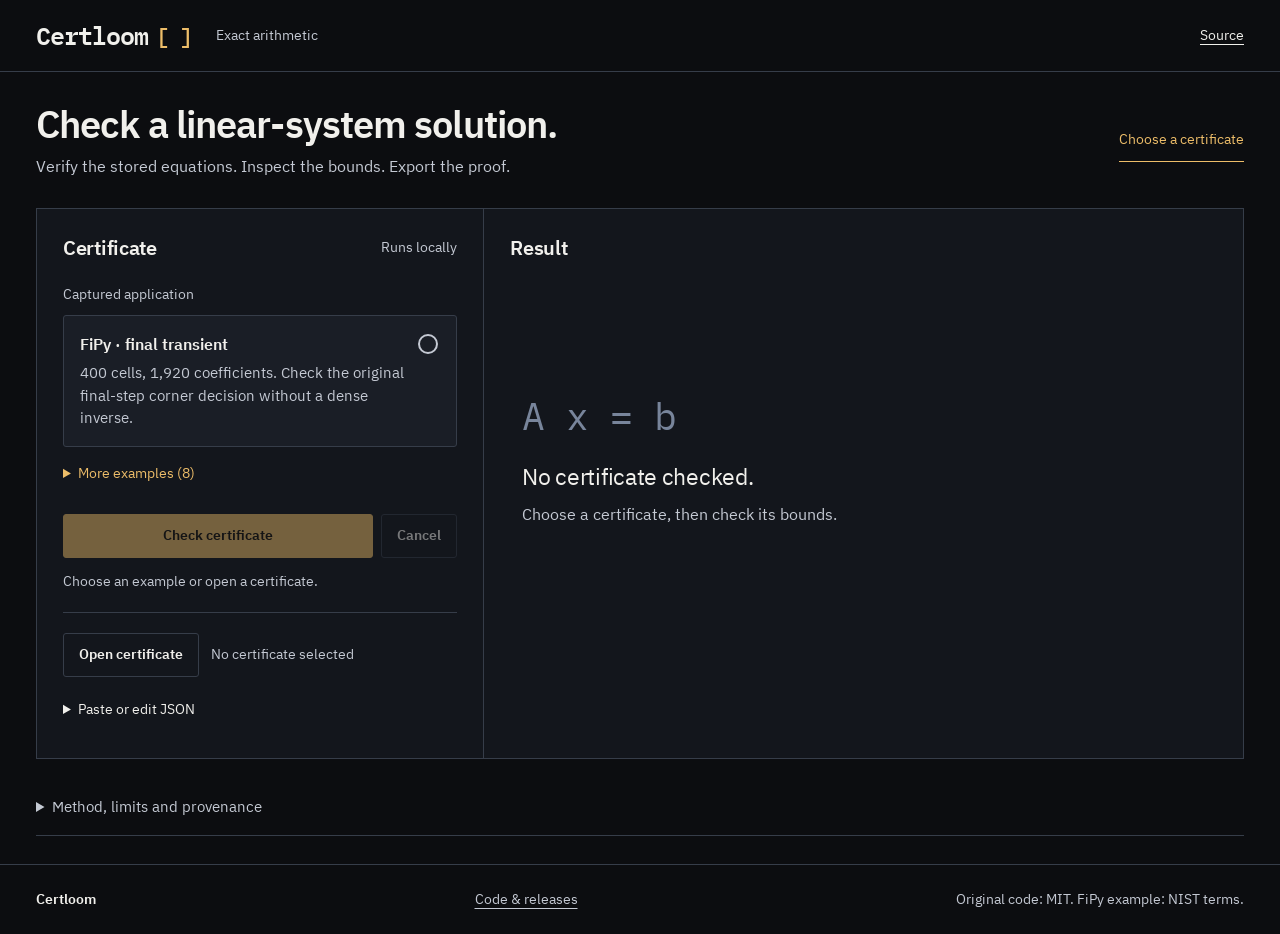
==== commit 3f74abf5: "Publish the decision-first component inspector" ====
--- a/index.html
+++ b/index.html
@@ -106,32 +106,6 @@
               <h3 id="status-title"></h3>
               <p id="status-copy"></p>
             </div>
-            <div class="metrics">
-              <div>
-                <span id="metric-one-label">Contraction bound · q</span><strong id="q"></strong
-                ><progress
-                  id="q-meter"
-                  max="1"
-                  value="0"
-                  aria-label="Contraction bound relative to one"
-                ></progress
-                ><small id="metric-one-note">Exact value must be strictly below 1</small>
-              </div>
-              <div>
-                <span id="metric-two-label">Transformed residual · η</span><strong id="eta"></strong
-                ><small>Recomputed, not trusted</small>
-              </div>
-              <div>
-                <span id="metric-three-label">Uniform error radius · r</span
-                ><strong id="radius"></strong
-                ><small id="metric-three-note">Applies to every component</small>
-              </div>
-            </div>
-            <p class="micro" id="metric-rounding">
-              These decimal quantities are rounded upward. A displayed q of 1
-              may conceal a smaller exact value; the exact fraction and exact
-              test determine the verdict.
-            </p>
             <section
               id="decision"
               class="decision"
@@ -156,6 +130,32 @@
                 </div>
               </dl>
             </section>
+            <div class="metrics">
+              <div>
+                <span id="metric-one-label">Contraction bound · q</span><strong id="q"></strong
+                ><progress
+                  id="q-meter"
+                  max="1"
+                  value="0"
+                  aria-label="Contraction bound relative to one"
+                ></progress
+                ><small id="metric-one-note">Exact value must be strictly below 1</small>
+              </div>
+              <div>
+                <span id="metric-two-label">Transformed residual · η</span><strong id="eta"></strong
+                ><small>Recomputed, not trusted</small>
+              </div>
+              <div>
+                <span id="metric-three-label">Uniform error radius · r</span
+                ><strong id="radius"></strong
+                ><small id="metric-three-note">Applies to every component</small>
+              </div>
+            </div>
+            <p class="micro" id="metric-rounding">
+              These decimal quantities are rounded upward. A displayed q of 1
+              may conceal a smaller exact value; the exact fraction and exact
+              test determine the verdict.
+            </p>
             <div id="vectors" hidden>
               <div class="vector-head">
                 <h4>Component bounds</h4>
@@ -174,11 +174,27 @@
                 <input id="component-index" type="number" min="0" step="1" required aria-label="Component index" />
                 <button type="button" id="show-component" class="button secondary">Show</button>
               </div>
+              <section class="component-inspector" aria-labelledby="selected-component-title">
+                <p class="eyebrow">Selected component</p>
+                <h5 id="selected-component-title"></h5>
+                <dl class="component-values">
+                  <div><dt>Candidate x · orientation only</dt><dd id="selected-candidate"></dd></div>
+                  <div><dt>Guaranteed lower bound</dt><dd id="selected-lower"></dd></div>
+                  <div><dt>Guaranteed upper bound</dt><dd id="selected-upper"></dd></div>
+                </dl>
+                <details class="selected-exact">
+                  <summary>Exact fractions for this component</summary>
+                  <pre id="selected-exact"></pre>
+                </details>
+                <p id="component-selection-status" class="sr-only" role="status" aria-live="polite" aria-atomic="true"></p>
+              </section>
+              <p id="bounds-scroll-hint" class="scroll-hint">Scroll sideways to see all bounds.</p>
               <div
                 class="table-scroll"
                 tabindex="0"
                 role="region"
                 aria-label="Solution component bounds"
+                aria-describedby="bounds-scroll-hint"
               >
                 <table>
                   <thead>
--- a/style.css
+++ b/style.css
@@ -1,4 +1,8 @@
-/* Enclose certificate workbench. Presentation only; verifier hooks retained. */
+/* Certloom certificate workbench. Exact arithmetic remains in the verifier. */
+@font-face { font-family: "IBM Plex Sans"; src: url("./fonts/IBMPlexSans-Regular.woff2") format("woff2"); font-weight: 400; font-style: normal; font-display: swap; }
+@font-face { font-family: "IBM Plex Sans"; src: url("./fonts/IBMPlexSans-SemiBold.woff2") format("woff2"); font-weight: 600; font-style: normal; font-display: swap; }
+@font-face { font-family: "IBM Plex Mono"; src: url("./fonts/IBMPlexMono-Regular.woff2") format("woff2"); font-weight: 400; font-style: normal; font-display: swap; }
+@font-face { font-family: "IBM Plex Mono"; src: url("./fonts/IBMPlexMono-SemiBold.woff2") format("woff2"); font-weight: 600; font-style: normal; font-display: swap; }
 :root {
   color-scheme: dark;
   --paper: #0c0d10;
@@ -23,13 +27,13 @@
   --threshold-line: #685538;
   --decoration: #78859b;
   --clear: transparent;
-  --sans: system-ui, -apple-system, BlinkMacSystemFont, "Segoe UI", sans-serif;
-  --mono: ui-monospace, SFMono-Regular, Consolas, monospace;
+  --sans: "IBM Plex Sans", system-ui, -apple-system, BlinkMacSystemFont, "Segoe UI", sans-serif;
+  --mono: "IBM Plex Mono", ui-monospace, SFMono-Regular, Consolas, monospace;
   --container: 1320px;
 }
 * { box-sizing: border-box; }
 html, body { overflow-x: clip; }
-body { margin: 0; background: var(--paper); color: var(--ink); font: 16px/1.5 var(--sans); }
+body { margin: 0; background: var(--paper); color: var(--ink); font: 1rem/1.5 var(--sans); }
 a { color: inherit; text-underline-offset: 4px; }
 button, input, textarea { font: inherit; }
 button, a, label { touch-action: manipulation; }
@@ -41,126 +45,126 @@
 }
 [hidden] { display: none !important; }
 .masthead, main, footer { width: 100%; max-width: var(--container); margin-inline: auto; }
-.masthead { min-height: 72px; display: flex; align-items: center; gap: 24px; padding: 0 36px; border-bottom: 1px solid var(--line); }
-.wordmark { display: inline-flex; align-items: baseline; font: 650 25px/1.2 var(--mono); letter-spacing: -1px; text-decoration: none; }
-.mark { color: var(--accent); padding-left: 8px; font-size: 22px; }
-.edition { color: var(--secondary); font-size: 14px; }
-.masthead > a:last-child { margin-left: auto; font-size: 14px; padding-block: 12px; }
+.masthead { min-height: 72px; display: flex; flex-wrap: wrap; align-items: center; gap: 24px; padding: 0 36px; border-bottom: 1px solid var(--line); }
+.wordmark { display: inline-flex; align-items: baseline; font: 600 1.5625rem/1.2 var(--mono); letter-spacing: -1px; text-decoration: none; }
+.mark { color: var(--accent); padding-left: 8px; font-size: 1.375rem; }
+.edition { color: var(--secondary); font-size: 0.875rem; }
+.masthead > a:last-child { margin-left: auto; font-size: 0.875rem; padding-block: 12px; }
 .masthead > a:last-child:hover { color: var(--accent); }
 main { padding-inline: 36px; }
 .intro { display: flex; align-items: center; justify-content: space-between; padding: 30px 0; }
 .intro > div { display: grid; grid-template-columns: minmax(0, 1fr) auto; column-gap: 28px; align-items: center; width: 100%; }
-h1 { grid-column: 1; min-width: 0; overflow-wrap: break-word; font: 580 32px/1.18 var(--sans); letter-spacing: -.9px; margin: 0 0 9px; }
-.lede { grid-column: 1; margin: 0; color: var(--secondary); font-size: 16px; }
-.start-link { grid-column: 2; grid-row: 1/3; display: inline-flex; align-items: center; min-height: 44px; color: var(--accent); font-size: 14px; text-decoration: none; border-bottom: 1px solid var(--accent); }
+h1 { grid-column: 1; min-width: 0; overflow-wrap: break-word; font: 600 2.375rem/1.14 var(--sans); letter-spacing: -.9px; margin: 0 0 9px; }
+.lede { grid-column: 1; margin: 0; color: var(--secondary); font-size: 1rem; }
+.start-link { grid-column: 2; grid-row: 1/3; display: inline-flex; align-items: center; min-height: 44px; color: var(--accent); font-size: 0.875rem; text-decoration: none; border-bottom: 1px solid var(--accent); }
 .start-link:hover { color: var(--accent-hover); }
 #workbench, #result-title { scroll-margin-top: 24px; }
 .workbench { display: grid; grid-template-columns: minmax(280px, .74fr) minmax(0, 1.26fr); border: 1px solid var(--line); background: var(--surface); }
 .input-panel { min-width: 0; padding: 26px; }
 .result-panel { min-width: 0; padding: 26px; border-left: 1px solid var(--line); }
-.section-head { display: flex; align-items: center; gap: 16px; margin-bottom: 24px; }
-.section-head h2 { margin: 0; font: 600 20px/1.25 var(--sans); letter-spacing: -.3px; }
-.local-tag { margin-left: auto; color: var(--secondary); font-size: 13px; white-space: nowrap; }
-.eyebrow { margin: 0 0 9px; color: var(--evidence); font-size: 13px; }
-.muted { color: var(--secondary); font-size: 14px; margin: 12px 0; }
-.example-start { margin: 0 0 10px; font-size: 14px; color: var(--secondary); }
+.section-head { display: flex; align-items: center; flex-wrap: wrap; gap: 16px; margin-bottom: 24px; }
+.section-head h2 { margin: 0; font: 600 1.25rem/1.25 var(--sans); letter-spacing: -.3px; }
+.local-tag { margin-left: auto; color: var(--secondary); font-size: 0.875rem; white-space: nowrap; }
+.eyebrow { margin: 0 0 9px; color: var(--evidence); font-size: 0.875rem; }
+.muted { color: var(--secondary); font-size: 0.875rem; margin: 12px 0; }
+.example-start { margin: 0 0 10px; font-size: 0.875rem; color: var(--secondary); }
 .examples { display: grid; grid-template-columns: minmax(0, 1fr); gap: 8px; }
 .example { position:relative; width: 100%; background: var(--surface-raised); text-align: left; border: 1px solid var(--line); border-radius: 3px; padding: 16px 48px 16px 16px; color: var(--ink); transition: border-color .12s, background-color .12s; }
 .example::after { content:""; position:absolute; top:18px; right:18px; width:16px; height:16px; border:2px solid var(--secondary); border-radius:50%; }
 .example[aria-pressed="true"]::after { background:var(--accent); border-color:var(--accent); }
 .example:hover { border-color: var(--ink); }
 .example[aria-pressed="true"] { border-color: var(--accent); box-shadow: inset 0 0 0 1px var(--accent); background: var(--selected); }
-.example strong { display: block; font-size: 16px; font-weight: 600; margin-bottom: 6px; }
-.example span { display: block; font-size: 14px; color: var(--secondary); line-height: 1.45; }
+.example strong { display: block; font-size: 1rem; font-weight: 600; margin-bottom: 6px; }
+.example span { display: block; font-size: 0.9375rem; color: var(--secondary); line-height: 1.5; }
 .more-examples { margin-top: 4px; }
-.more-examples > summary { min-height: 44px; padding: 12px 0; cursor: pointer; font-size: 14px; color: var(--accent); }
+.more-examples > summary { min-height: 44px; padding: 12px 0; cursor: pointer; font-size: 0.875rem; color: var(--accent); }
 .more-examples .examples { margin-block: 5px 12px; }
-.run-actions { display: flex; gap: 8px; margin-top: 18px; align-items: stretch; }
-.button { display: inline-flex; min-height: 44px; align-items: center; justify-content: center; gap: 10px; padding: 10px 15px; border: 1px solid var(--line); border-radius: 3px; text-decoration: none; font: 600 14px/1.4 var(--sans); }
+.run-actions { display: flex; flex-wrap: wrap; gap: 8px; margin-top: 18px; align-items: stretch; }
+.button { display: inline-flex; min-height: 44px; align-items: center; justify-content: center; gap: 10px; padding: 10px 15px; border: 1px solid var(--line); border-radius: 3px; text-decoration: none; font: 600 0.875rem/1.4 var(--sans); }
 .primary { color: var(--accent-ink); background: var(--accent); border-color: var(--accent); }
 .primary:hover:not(:disabled) { background: var(--accent-hover); }
 .run-actions .primary { flex: 1; }
 .secondary { color: var(--ink); background: var(--clear); }
 .secondary:hover:not(:disabled) { border-color: var(--ink); background: var(--surface-raised); }
-.activity { color: var(--secondary); font-size: 14px; margin: 13px 0 0; overflow-wrap: anywhere; }
-.result-jump { display: inline-block; padding: 10px 0; color: var(--accent); font-size: 14px; font-weight: 600; }
-.error { color: var(--warning); background: var(--warning-surface); border-left: 3px solid var(--warning-line); padding: 12px; font-size: 14px; overflow-wrap: anywhere; }
+.activity { color: var(--secondary); font-size: 0.875rem; margin: 13px 0 0; overflow-wrap: anywhere; }
+.result-jump { display: inline-block; padding: 10px 0; color: var(--accent); font-size: 0.875rem; font-weight: 600; }
+.error { color: var(--warning); background: var(--warning-surface); border-left: 3px solid var(--warning-line); padding: 12px; font-size: 0.875rem; overflow-wrap: anywhere; }
 .input-actions { display: flex; align-items: center; gap: 12px; flex-wrap: wrap; padding-top: 20px; margin-top: 20px; border-top: 1px solid var(--line); }
 .upload { position: relative; overflow: hidden; cursor: pointer; }
 .upload input { position: absolute; inset: 0; opacity: 0; cursor: pointer; max-width: 100%; }
-.filename { color: var(--secondary); font-size: 13px; overflow-wrap: anywhere; }
+.filename { color: var(--secondary); font-size: 0.875rem; overflow-wrap: anywhere; }
 .source-input { margin-top: 10px; }
 .source-input summary, .exact-evidence summary, .source-identity summary,
-.scope-disclosure > summary { cursor: pointer; min-height: 44px; padding: 12px 0; font-size: 14px; }
-textarea { display: block; width: 100%; min-height: 230px; margin-top: 12px; padding: 12px; resize: vertical; color: var(--ink); background: var(--surface-input); border: 1px solid var(--line); border-radius: 3px; font: 13px/1.6 var(--mono); }
-.micro { color: var(--secondary); font-size: 14px; line-height: 1.5; margin: 10px 0; }
+.scope-disclosure > summary { cursor: pointer; min-height: 44px; padding: 12px 0; font-size: 0.875rem; }
+textarea { display: block; width: 100%; min-height: 230px; margin-top: 12px; padding: 12px; resize: vertical; color: var(--ink); background: var(--surface-input); border: 1px solid var(--line); border-radius: 3px; font: 0.875rem/1.6 var(--mono); }
+.micro { color: var(--secondary); font-size: 0.9375rem; line-height: 1.5; margin: 10px 0; }
 .empty { min-height: 350px; display: flex; flex-direction: column; justify-content: center; align-items: flex-start; padding: 30px 12px; }
-.empty-equation { color: var(--decoration); font: 400 38px/1.2 var(--mono); letter-spacing: -1px; margin-bottom: 24px; }
-.empty h3 { margin: 0 0 10px; font: 500 23px/1.3 var(--sans); letter-spacing: -.3px; }
-.empty p { color: var(--secondary); margin: 0; font-size: 16px; }
+.empty-equation { color: var(--decoration); font: 400 2.375rem/1.2 var(--mono); letter-spacing: -1px; margin-bottom: 24px; }
+.empty h3 { margin: 0 0 10px; font: 500 1.4375rem/1.3 var(--sans); letter-spacing: -.3px; }
+.empty p { color: var(--secondary); margin: 0; font-size: 1rem; }
 .verdict { border-left: 3px solid var(--evidence); background: var(--evidence-surface); padding: 18px 20px; margin-top: 4px; }
 .verdict.refused { border-color: var(--warning-line); background: var(--warning-surface); }
 .verdict.refused .eyebrow { color: var(--warning); }
-.verdict h3 { margin: 0 0 10px; font: 550 24px/1.25 var(--sans); letter-spacing: -.4px; }
-.verdict p:last-child { font-size: 15px; margin: 0; color: var(--secondary); }
+.verdict h3 { margin: 0 0 10px; font: 600 1.5rem/1.25 var(--sans); letter-spacing: -.4px; }
+.verdict p:last-child { font-size: 1rem; margin: 0; color: var(--secondary); }
 .metrics { display: grid; grid-template-columns: repeat(3, minmax(0, 1fr)); margin: 22px 0 14px; border-block: 1px solid var(--line); }
 .metrics > div { min-width: 0; padding: 17px 14px; }
 .metrics > div:first-child { padding-left: 0; }
 .metrics > div + div { border-left: 1px solid var(--line); }
-.metrics span { display: block; font-size: 13px; color: var(--secondary); }
-.metrics strong { display: block; margin-top: 10px; font: 500 15px/1.5 var(--mono); font-variant-numeric: tabular-nums; overflow-wrap: anywhere; }
-.metrics small { display: block; color: var(--secondary); font-size: 13px; margin-top: 7px; }
+.metrics span { display: block; font-size: 0.875rem; color: var(--secondary); }
+.metrics strong { display: block; margin-top: 10px; font: 500 0.9375rem/1.5 var(--mono); font-variant-numeric: tabular-nums; overflow-wrap: anywhere; }
+.metrics small { display: block; color: var(--secondary); font-size: 0.875rem; margin-top: 7px; }
 progress { display: block; appearance: none; width: 100%; height: 3px; border: 0; background: var(--line); accent-color: var(--evidence); margin-top: 10px; }
 progress::-webkit-progress-bar { background: var(--line); }
 progress::-webkit-progress-value { background: var(--evidence); }
 .decision { margin-block: 24px; padding: 20px; border: 1px solid var(--threshold-line); background: var(--threshold-surface); }
 .decision > .eyebrow { color: var(--accent); }
-.decision h4 { font: 550 23px/1.3 var(--sans); margin: 0; letter-spacing: -.3px; }
-.decision > p:not(.eyebrow) { color: var(--secondary); font-size: 15px; margin: 9px 0 18px; }
+.decision h4 { font: 600 1.4375rem/1.3 var(--sans); margin: 0; letter-spacing: -.3px; }
+.decision > p:not(.eyebrow) { color: var(--secondary); font-size: 1rem; margin: 9px 0 18px; }
 .threshold-details { display: grid; grid-template-columns: repeat(3, minmax(0, 1fr)); gap: 15px; margin: 0; }
-.threshold-details dt { color: var(--secondary); font-size: 13px; }
-.threshold-details dd { margin: 7px 0 0; font: 13px/1.5 var(--mono); overflow-wrap: anywhere; }
+.threshold-details dt { color: var(--secondary); font-size: 0.875rem; }
+.threshold-details dd { margin: 7px 0 0; font: 0.875rem/1.5 var(--mono); overflow-wrap: anywhere; }
 .vector-head { display: flex; justify-content: space-between; align-items: baseline; gap: 15px; margin-block: 22px 10px; }
-.vector-head h4, .export-area h4 { margin: 0; font: 600 17px/1.4 var(--sans); }
-.mono { font: 13px/1.5 var(--mono); overflow-wrap: anywhere; }
+.vector-head h4, .export-area h4 { margin: 0; font: 600 1.0625rem/1.4 var(--sans); }
+.mono { font: 0.875rem/1.5 var(--mono); overflow-wrap: anywhere; }
 .component-navigation { display: flex; align-items: center; flex-wrap: wrap; gap: 7px; margin: 16px 0 10px; }
-.component-navigation label { margin-left: auto; font-size: 14px; }
-.component-navigation input { min-width: 0; width: 78px; min-height: 44px; padding: 8px; color: var(--ink); background: var(--surface-input); border: 1px solid var(--line); border-radius: 3px; font: 13px var(--mono); }
-.component-navigation .button { padding-inline: 10px; font-size: 13px; }
+.component-navigation label { margin-left: auto; font-size: 0.875rem; }
+.component-navigation input { min-width: 0; width: 78px; min-height: 44px; padding: 8px; color: var(--ink); background: var(--surface-input); border: 1px solid var(--line); border-radius: 3px; font: 0.875rem var(--mono); }
+.component-navigation .button { padding-inline: 10px; font-size: 0.875rem; }
 .table-scroll { max-height: 410px; overflow: auto; border: 1px solid var(--line); }
-table { border-collapse: collapse; width: 100%; min-width: 680px; font: 13px/1.55 var(--mono); text-align: left; }
-th { position: sticky; top: 0; background: var(--surface-raised); color: var(--secondary); font: 500 13px/1.4 var(--sans); padding: 12px; border-bottom: 1px solid var(--line); z-index: 1; }
+table { border-collapse: collapse; width: 100%; min-width: 680px; font: 0.875rem/1.6 var(--mono); text-align: left; }
+th { position: sticky; top: 0; background: var(--surface-raised); color: var(--secondary); font: 500 0.8125rem/1.4 var(--sans); padding: 12px; border-bottom: 1px solid var(--line); z-index: 1; }
 td { padding: 10px 12px; border-bottom: 1px solid var(--line-soft); vertical-align: top; overflow-wrap: anywhere; }
 td:first-child { color: var(--secondary); width: 60px; }
 tbody tr:not(.exact-row) td { white-space: nowrap; }
 tr.exact-row td { padding: 0; border-bottom: 1px solid var(--line); }
 .component-details { padding: 0 12px; }
-.component-details summary { padding: 8px 0; font: 13px/1.5 var(--sans); color: var(--secondary); cursor: pointer; }
-.component-details pre { max-height: 190px; overflow: auto; padding: 12px; background: var(--surface-input); font: 13px/1.6 var(--mono); white-space: pre-wrap; overflow-wrap: anywhere; }
+.component-details summary { padding: 8px 0; font: 0.8125rem/1.5 var(--sans); color: var(--secondary); cursor: pointer; }
+.component-details pre { max-height: 190px; overflow: auto; padding: 12px; background: var(--surface-input); font: 0.875rem/1.6 var(--mono); white-space: pre-wrap; overflow-wrap: anywhere; }
 .exact-evidence { margin-block: 22px; }
-.exact-evidence pre { max-height: 330px; overflow: auto; padding: 16px; background: var(--surface-input); font: 13px/1.7 var(--mono); white-space: pre-wrap; overflow-wrap: anywhere; }
+.exact-evidence pre { max-height: 330px; overflow: auto; padding: 16px; background: var(--surface-input); font: 0.875rem/1.7 var(--mono); white-space: pre-wrap; overflow-wrap: anywhere; }
 .export-area { border-top: 1px solid var(--line); padding-top: 23px; display: grid; grid-template-columns: minmax(0, 1fr); gap: 18px; }
 .export-area .micro { margin-top: 6px; }
 .export-buttons { display: flex; flex-wrap: wrap; gap: 8px; }
-.checker-command { display: block; margin-top: 10px; color: var(--ink); font: 13px/1.6 var(--mono); overflow-wrap: anywhere; }
+.checker-command { display: block; margin-top: 10px; color: var(--ink); font: 0.875rem/1.6 var(--mono); overflow-wrap: anywhere; }
 .source-identity { margin-top: 20px; }
-.source-identity dl { font-size: 14px; }
+.source-identity dl { font-size: 0.875rem; }
 .source-identity dt { font-weight: 600; margin-top: 16px; }
 .source-identity dd { margin: 6px 0; color: var(--secondary); overflow-wrap: anywhere; }
 .scope { padding: 20px 0 28px; }
 .scope-disclosure { border-bottom: 1px solid var(--line); }
-.scope-disclosure > summary { padding-block: 17px; font-size: 15px; color: var(--secondary); }
+.scope-disclosure > summary { padding-block: 17px; font-size: 0.9375rem; color: var(--secondary); }
 .scope-disclosure > summary:hover { color: var(--ink); }
 .scope-content { display: grid; grid-template-columns: minmax(0, .8fr) minmax(0, 1.2fr); gap: 48px; padding: 12px 0 30px; }
-.scope h2 { margin: 0 0 15px; font: 550 21px/1.3 var(--sans); }
-.scope p { color: var(--secondary); font-size: 15px; margin: 0 0 15px; }
-.scope a { font-size: 14px; }
+.scope h2 { margin: 0 0 15px; font: 600 1.3125rem/1.3 var(--sans); }
+.scope p { color: var(--secondary); font-size: 0.9375rem; margin: 0 0 15px; }
+.scope a { font-size: 0.875rem; }
 .principle { min-width: 0; }
-.reference-label { font-size: 14px !important; }
-.equation { font: 400 30px/1.4 var(--mono); }
-.equation.small { font-size: 22px; margin: 6px 0 18px; }
+.reference-label { font-size: 0.875rem !important; }
+.equation { font: 400 1.875rem/1.4 var(--mono); }
+.equation.small { font-size: 1.375rem; margin: 6px 0 18px; }
 .star { font-size: .58em; vertical-align: super; }
-footer { display: flex; align-items: center; justify-content: space-between; flex-wrap: wrap; gap: 16px; padding: 24px 36px; border-top: 1px solid var(--line); color: var(--secondary); font-size: 13px; }
+footer { display: flex; align-items: center; justify-content: space-between; flex-wrap: wrap; gap: 16px; padding: 24px 36px; border-top: 1px solid var(--line); color: var(--secondary); font-size: 0.875rem; }
 footer > span:first-child { color: var(--ink); font-weight: 600; }
 .skip { position: absolute; left: 12px; top: -70px; z-index: 10; padding: 12px 16px; color: var(--accent-ink); background: var(--accent); }
 .skip:focus { top: 12px; }
@@ -183,15 +187,15 @@
   .edition { display: none; }
   main { padding-inline: 20px; }
   .intro { padding: 26px 0 24px; }
-  h1 { font-size: 29px; letter-spacing: -.7px; }
-  .lede { font-size: 16px; max-width: 36ch; }
+  h1 { font-size: 1.8125rem; letter-spacing: -.7px; }
+  .lede { font-size: 1rem; max-width: 36ch; }
   .workbench { display: block; }
   .input-panel, .result-panel { padding: 22px 20px; }
   .result-panel { border-left: 0; border-top: 1px solid var(--line); }
   .section-head { margin-bottom: 20px; }
   .empty { min-height: 235px; padding: 20px 0 30px; }
-  .empty-equation { font-size: 32px; margin-bottom: 20px; }
-  .empty h3 { font-size: 22px; }
+  .empty-equation { font-size: 2rem; margin-bottom: 20px; }
+  .empty h3 { font-size: 1.375rem; }
   .input-actions { gap: 9px; }
   .vector-head { display: block; }
   .vector-head .mono { display: block; margin-top: 7px; }
@@ -203,11 +207,29 @@
 @media (max-width: 380px) {
   main { padding-inline: 14px; }
   .masthead, footer { padding-inline: 14px; }
-  h1 { font-size: 27px; }
+  h1 { font-size: 1.6875rem; }
+  .wordmark { font-size: 1.375rem; }
   .input-panel, .result-panel { padding-inline: 16px; }
-  .local-tag { font-size: 12px; }
+  .local-tag { font-size: 0.75rem; }
   .button { padding-inline: 12px; }
 }
 @media (prefers-reduced-motion: reduce) {
   *, *::before, *::after { transition: none !important; animation: none !important; scroll-behavior: auto !important; }
 }
+
+/* Indicate the scrollable bounds region on narrow layouts. */
+.scroll-hint { display: none; color: var(--secondary); font-size: 0.875rem; margin: 4px 0 10px; }
+@media (max-width: 1050px) { .scroll-hint { display: block; } }
+
+.component-inspector { margin: 18px 0 20px; padding: 18px 0; border-block: 1px solid var(--line); }
+.component-inspector .eyebrow { margin-bottom: 5px; color: var(--accent); }
+.component-inspector h5 { margin: 0 0 16px; font: 600 1.25rem/1.3 var(--sans); }
+.component-values { display: grid; grid-template-columns: minmax(0, 1fr); gap: 12px; margin: 0; }
+.component-values dt { color: var(--secondary); font-size: 0.875rem; }
+.component-values dd { margin: 5px 0 0; font: 400 0.875rem/1.6 var(--mono); font-variant-numeric: tabular-nums; overflow-wrap: anywhere; }
+.selected-exact { margin-top: 16px; }
+.selected-exact summary { min-height: 44px; padding-block: 10px; cursor: pointer; font-size: 0.875rem; }
+.selected-exact pre { max-height: 220px; overflow: auto; padding: 14px; background: var(--surface-input); font: 0.875rem/1.6 var(--mono); white-space: pre-wrap; overflow-wrap: anywhere; }
+tr.selected-component td { background: var(--selected); }
+tr.selected-component td:first-child { box-shadow: inset 3px 0 var(--accent); color: var(--accent); font-weight: 600; text-decoration: underline; text-underline-offset: 4px; }
+@media (min-width: 1200px) { .component-values { grid-template-columns: repeat(3, minmax(0, 1fr)); } }
